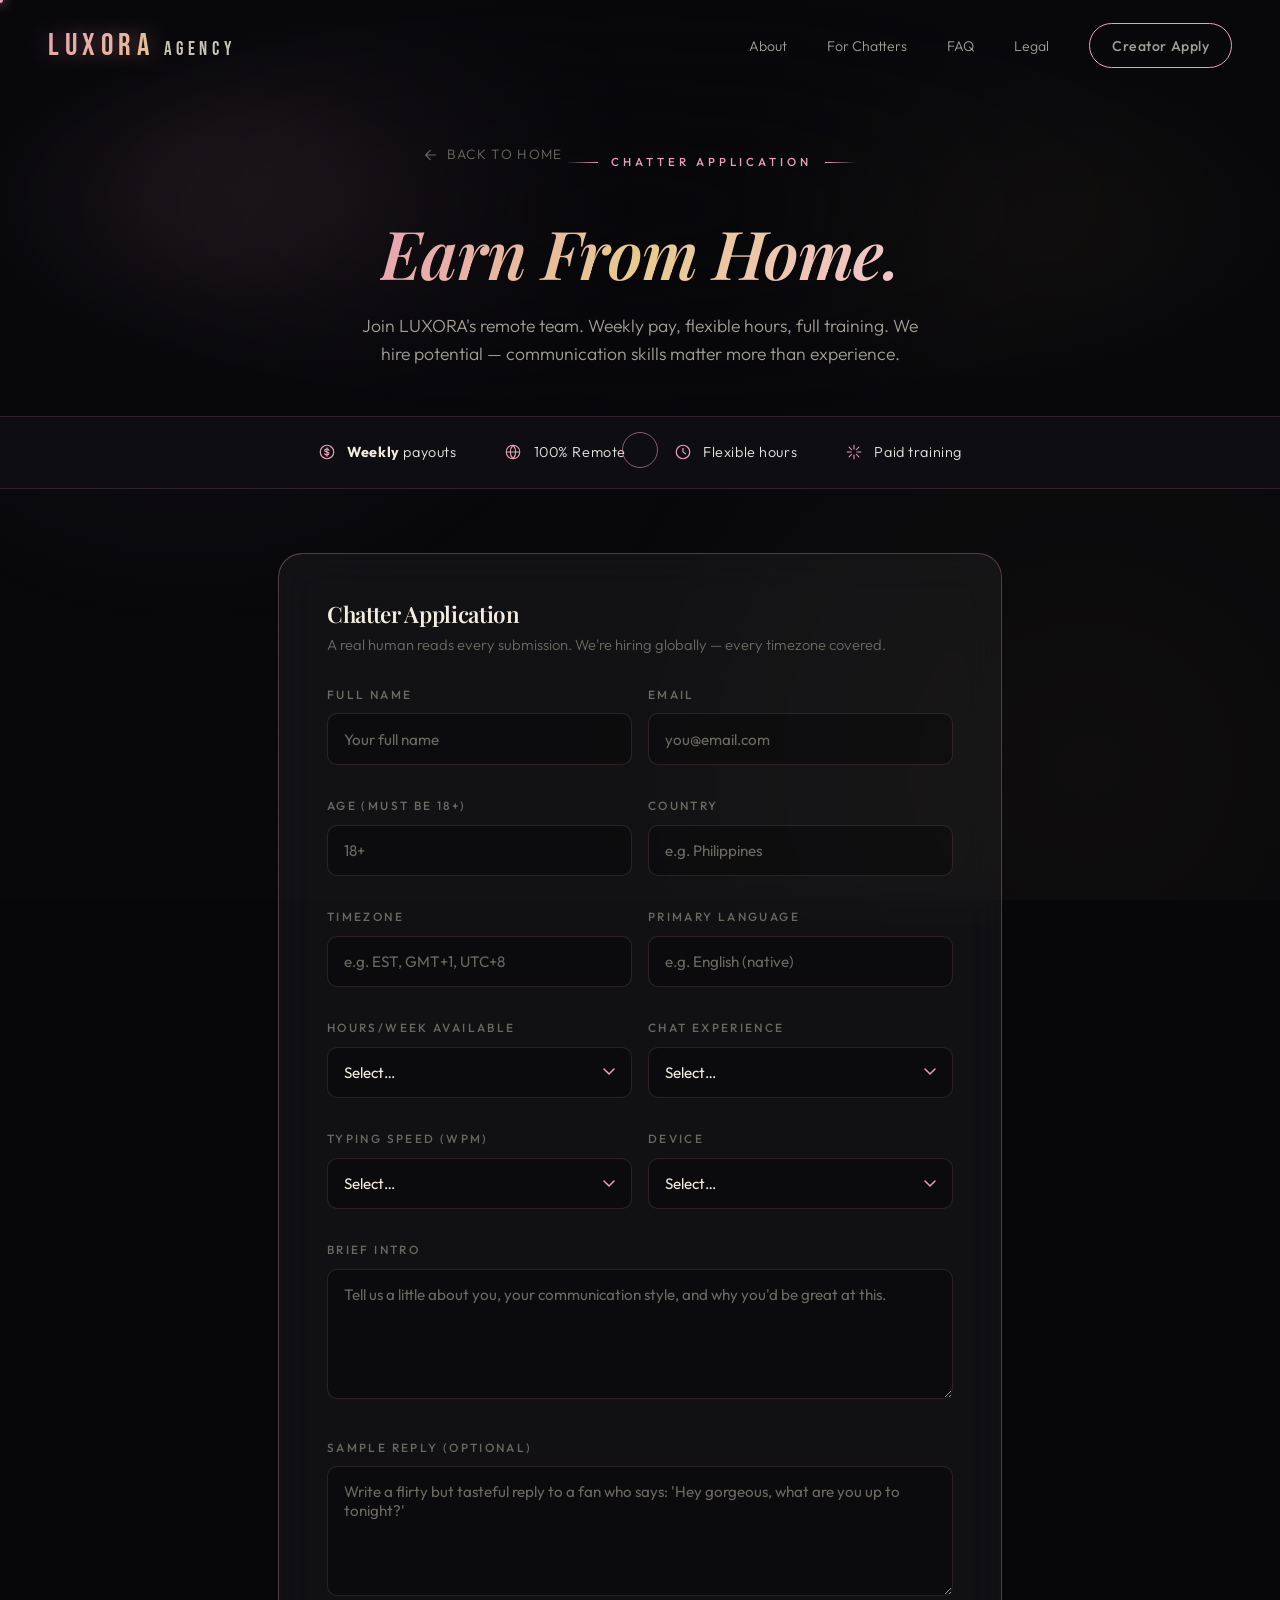
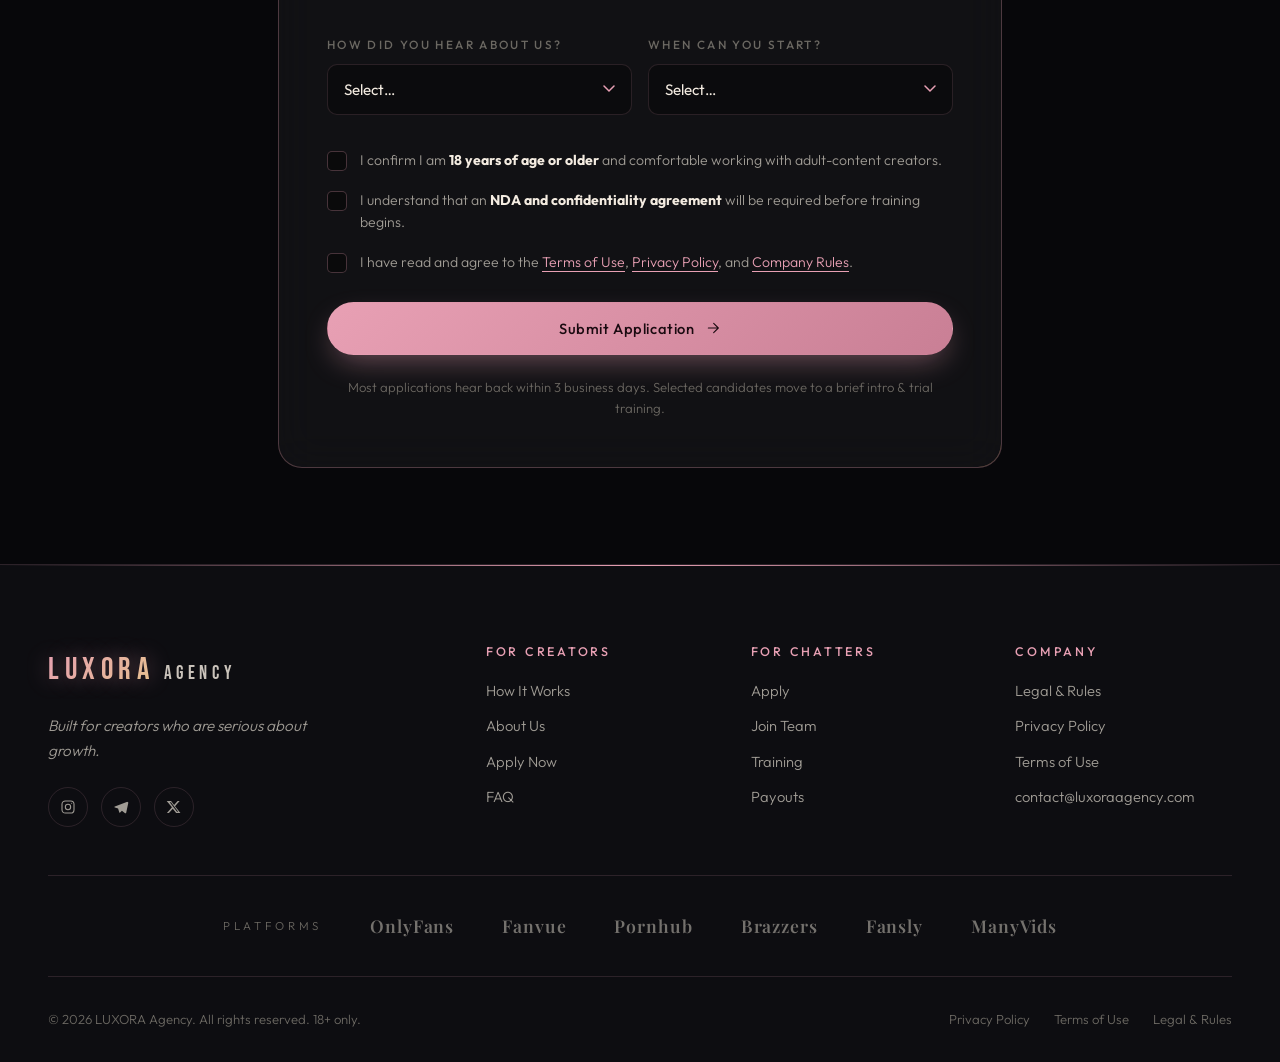
==== apply-chatter.html @ 1012aa34 "rebrand to Luxora Agency, add multi-page structure, legal docs, and apply pages" ====
<!DOCTYPE html>
<html lang="en">
<head>
<meta charset="UTF-8" />
<meta name="viewport" content="width=device-width, initial-scale=1.0" />
<meta name="description" content="Apply to join LUXORA Agency as a remote chat moderator. Weekly pay, flexible hours, full training provided." />
<title>Apply as Chatter — LUXORA Agency</title>

<link rel="preconnect" href="https://fonts.googleapis.com">
<link rel="preconnect" href="https://fonts.gstatic.com" crossorigin>
<link href="https://fonts.googleapis.com/css2?family=Bebas+Neue&family=Playfair+Display:ital,wght@0,400;0,600;0,700;1,400;1,600;1,700&family=Outfit:wght@300;400;500;600;700&display=swap" rel="stylesheet">
<link rel="stylesheet" href="styles.css">
</head>
<body>

<svg width="0" height="0" style="position:absolute" aria-hidden="true">
  <defs>
    <symbol id="i-arrow" viewBox="0 0 24 24"><path d="M5 12h14M13 5l7 7-7 7" fill="none" stroke="currentColor" stroke-width="1.6" stroke-linecap="round" stroke-linejoin="round"/></symbol>
    <symbol id="i-arrow-left" viewBox="0 0 24 24"><path d="M19 12H5M11 5L4 12l7 7" fill="none" stroke="currentColor" stroke-width="1.6" stroke-linecap="round" stroke-linejoin="round"/></symbol>
    <symbol id="i-check-circle" viewBox="0 0 24 24"><circle cx="12" cy="12" r="10" fill="none" stroke="currentColor" stroke-width="1.5"/><path d="M8 12.5l3 3 5-6" fill="none" stroke="currentColor" stroke-width="1.8" stroke-linecap="round" stroke-linejoin="round"/></symbol>
    <symbol id="i-clock" viewBox="0 0 24 24"><circle cx="12" cy="12" r="9" fill="none" stroke="currentColor" stroke-width="1.6"/><path d="M12 7v5l3.5 2.5" fill="none" stroke="currentColor" stroke-width="1.6" stroke-linecap="round"/></symbol>
    <symbol id="i-coin" viewBox="0 0 24 24"><circle cx="12" cy="12" r="9" fill="none" stroke="currentColor" stroke-width="1.6"/><path d="M14.5 9.5c-.5-1-1.5-1.5-2.7-1.5-1.5 0-2.8.7-2.8 2 0 2.7 5.5 1.3 5.5 4 0 1.3-1.3 2-2.8 2-1.2 0-2.2-.5-2.7-1.5M12 6.5v11" fill="none" stroke="currentColor" stroke-width="1.6" stroke-linecap="round"/></symbol>
    <symbol id="i-globe" viewBox="0 0 24 24"><circle cx="12" cy="12" r="9" fill="none" stroke="currentColor" stroke-width="1.5"/><path d="M3 12h18M12 3a13 13 0 0 1 0 18M12 3a13 13 0 0 0 0 18" fill="none" stroke="currentColor" stroke-width="1.5"/></symbol>
    <symbol id="i-spark" viewBox="0 0 24 24"><path d="M12 3v5M12 16v5M3 12h5M16 12h5M5.5 5.5l3.5 3.5M15 15l3.5 3.5M5.5 18.5l3.5-3.5M15 9l3.5-3.5" stroke="currentColor" stroke-width="1.4" stroke-linecap="round"/></symbol>
    <symbol id="i-instagram" viewBox="0 0 24 24"><rect x="3" y="3" width="18" height="18" rx="5" fill="none" stroke="currentColor" stroke-width="1.6"/><circle cx="12" cy="12" r="4" fill="none" stroke="currentColor" stroke-width="1.6"/><circle cx="17.5" cy="6.5" r="0.8" fill="currentColor"/></symbol>
    <symbol id="i-telegram" viewBox="0 0 24 24"><path d="M21.5 4.2 2.8 11.4c-1.1.4-1 1 .1 1.4l4.7 1.5 1.8 5.4c.2.6.4.8.8.8.4 0 .6-.2.9-.5l2.3-2.2 4.7 3.5c.9.5 1.5.2 1.7-.8l3.1-14.6c.2-1.1-.4-1.6-1.4-1.3z" fill="currentColor"/></symbol>
    <symbol id="i-x" viewBox="0 0 24 24"><path d="M17.5 3h3l-7 8 8.2 10h-6.5l-5-6.4L4.4 21H1.4l7.5-8.6L1 3h6.6l4.5 6 5.4-6zm-1 16h1.8L7.5 4.8H5.6L16.5 19z" fill="currentColor"/></symbol>
  </defs>
</svg>

<div class="scroll-progress" id="scrollProgress"></div>
<div class="cursor-dot" id="cursorDot"></div>
<div class="cursor-ring" id="cursorRing"></div>

<!-- ===== NAV ===== -->
<nav class="nav scrolled" id="nav">
  <div class="container nav-inner">
    <a href="index.html" class="logo" aria-label="LUXORA Agency home">
      <span class="luxora">LUXORA</span><span class="agency">AGENCY</span>
    </a>
    <ul class="nav-links" id="navLinks">
      <li><a href="index.html#about">About</a></li>
      <li><a href="index.html#chatters">For Chatters</a></li>
      <li><a href="index.html#faq">FAQ</a></li>
      <li><a href="legal.html">Legal</a></li>
      <li><a href="apply-creator.html" class="btn btn-outline nav-cta">Creator Apply</a></li>
    </ul>
    <button class="hamburger" id="hamburger" aria-label="Toggle menu" aria-expanded="false">
      <span></span><span></span><span></span>
    </button>
  </div>
</nav>

<!-- ===== APPLY HERO ===== -->
<header class="apply-hero">
  <div class="hero-bg" aria-hidden="true">
    <div class="blob b1"></div>
    <div class="blob b2"></div>
  </div>
  <div class="container apply-hero-content">
    <a href="index.html" style="display:inline-flex; align-items:center; gap:0.5rem; color:var(--text-mute); font-size:0.85rem; letter-spacing:0.1em; text-transform:uppercase; margin-bottom:2rem;">
      <svg class="icon" width="16" height="16"><use href="#i-arrow-left"/></svg>
      Back to home
    </a>
    <span class="eyebrow center reveal">Chatter Application</span>
    <h1 class="reveal delay-1"><span class="grad">Earn From Home.</span></h1>
    <p class="reveal delay-2">Join LUXORA's remote team. Weekly pay, flexible hours, full training. We hire potential — communication skills matter more than experience.</p>
  </div>
</header>

<!-- ===== PERKS STRIP ===== -->
<section class="apply-criteria-strip">
  <div class="container">
    <div class="apply-criteria-grid">
      <div class="item"><svg class="icon"><use href="#i-coin"/></svg><span><strong style="color:var(--cream);">Weekly</strong> payouts</span></div>
      <div class="item"><svg class="icon"><use href="#i-globe"/></svg><span>100% Remote</span></div>
      <div class="item"><svg class="icon"><use href="#i-clock"/></svg><span>Flexible hours</span></div>
      <div class="item"><svg class="icon"><use href="#i-spark"/></svg><span>Paid training</span></div>
    </div>
  </div>
</section>

<!-- ===== FORM ===== -->
<section class="apply-form-section">
  <div class="container">
    <form class="form-card reveal" action="#" method="post" onsubmit="handleForm(event)">
      <h3>Chatter Application</h3>
      <p class="form-sub">A real human reads every submission. We're hiring globally — every timezone covered.</p>

      <div class="form-grid">
        <div class="field"><label for="ch-name">Full Name</label><input id="ch-name" name="name" type="text" placeholder="Your full name" required></div>
        <div class="field"><label for="ch-email">Email</label><input id="ch-email" name="email" type="email" placeholder="you@email.com" required></div>

        <div class="field"><label for="ch-age">Age (must be 18+)</label><input id="ch-age" name="age" type="number" min="18" max="99" placeholder="18+" required></div>
        <div class="field"><label for="ch-country">Country</label><input id="ch-country" name="country" type="text" placeholder="e.g. Philippines" required></div>

        <div class="field"><label for="ch-tz">Timezone</label><input id="ch-tz" name="timezone" type="text" placeholder="e.g. EST, GMT+1, UTC+8" required></div>
        <div class="field"><label for="ch-lang">Primary language</label><input id="ch-lang" name="language" type="text" placeholder="e.g. English (native)" required></div>

        <div class="field"><label for="ch-hrs">Hours/week available</label><select id="ch-hrs" name="hours" required>
          <option value="">Select…</option>
          <option>10 – 20 hrs</option>
          <option>20 – 30 hrs</option>
          <option>30 – 40 hrs</option>
          <option>40+ hrs</option>
        </select></div>
        <div class="field"><label for="ch-exp">Chat experience</label><select id="ch-exp" name="experience" required>
          <option value="">Select…</option>
          <option>None — willing to learn</option>
          <option>Some customer service / chat</option>
          <option>Previous OF / Fansly chatter</option>
          <option>Senior chatter / team lead</option>
        </select></div>

        <div class="field"><label for="ch-typing">Typing speed (WPM)</label><select id="ch-typing" name="typing">
          <option value="">Select…</option>
          <option>Under 40 WPM</option>
          <option>40 – 60 WPM</option>
          <option>60 – 80 WPM</option>
          <option>80+ WPM</option>
        </select></div>
        <div class="field"><label for="ch-device">Device</label><select id="ch-device" name="device">
          <option value="">Select…</option>
          <option>Desktop / Laptop</option>
          <option>Tablet</option>
          <option>Phone only</option>
          <option>Multiple</option>
        </select></div>

        <div class="field full"><label for="ch-intro">Brief intro</label><textarea id="ch-intro" name="intro" placeholder="Tell us a little about you, your communication style, and why you'd be great at this." required></textarea></div>

        <div class="field full"><label for="ch-sample">Sample reply (optional)</label><textarea id="ch-sample" name="sample" placeholder="Write a flirty but tasteful reply to a fan who says: 'Hey gorgeous, what are you up to tonight?'"></textarea></div>

        <div class="field"><label for="ch-source">How did you hear about us?</label><select id="ch-source" name="source">
          <option value="">Select…</option>
          <option>Instagram</option>
          <option>Twitter / X</option>
          <option>Telegram</option>
          <option>Job board</option>
          <option>Referral</option>
          <option>Google search</option>
          <option>Other</option>
        </select></div>
        <div class="field"><label for="ch-start">When can you start?</label><select id="ch-start" name="start">
          <option value="">Select…</option>
          <option>Immediately</option>
          <option>Within 1 week</option>
          <option>Within 2 weeks</option>
          <option>1+ month</option>
        </select></div>
      </div>

      <label class="checkbox-row">
        <input type="checkbox" name="age_confirm" required>
        <span>I confirm I am <strong style="color:var(--cream);">18 years of age or older</strong> and comfortable working with adult-content creators.</span>
      </label>
      <label class="checkbox-row">
        <input type="checkbox" name="nda" required>
        <span>I understand that an <strong style="color:var(--cream);">NDA and confidentiality agreement</strong> will be required before training begins.</span>
      </label>
      <label class="checkbox-row">
        <input type="checkbox" name="terms" required>
        <span>I have read and agree to the <a href="legal.html#terms">Terms of Use</a>, <a href="legal.html#privacy">Privacy Policy</a>, and <a href="legal.html#rules">Company Rules</a>.</span>
      </label>

      <button type="submit" class="btn btn-primary" style="width:100%; justify-content:center; margin-top:0.6rem;">Submit Application <span class="arrow"><svg class="icon" width="16" height="16"><use href="#i-arrow"/></svg></span></button>

      <p style="text-align:center; margin-top:1.4rem; font-size:0.82rem; color:var(--text-mute);">
        Most applications hear back within 3 business days. Selected candidates move to a brief intro &amp; trial training.
      </p>
    </form>
  </div>
</section>

<!-- ===== FOOTER ===== -->
<footer class="footer">
  <div class="container">
    <div class="footer-top">
      <div class="footer-brand">
        <a href="index.html" class="logo"><span class="luxora">LUXORA</span><span class="agency">AGENCY</span></a>
        <p>Built for creators who are serious about growth.</p>
        <div class="socials">
          <a href="#" class="social" aria-label="Instagram"><svg><use href="#i-instagram"/></svg></a>
          <a href="#" class="social" aria-label="Telegram"><svg><use href="#i-telegram"/></svg></a>
          <a href="#" class="social" aria-label="Twitter / X"><svg><use href="#i-x"/></svg></a>
        </div>
      </div>
      <div class="footer-col">
        <h4>For Creators</h4>
        <ul>
          <li><a href="index.html#how">How It Works</a></li>
          <li><a href="index.html#about">About Us</a></li>
          <li><a href="apply-creator.html">Apply Now</a></li>
          <li><a href="index.html#faq">FAQ</a></li>
        </ul>
      </div>
      <div class="footer-col">
        <h4>For Chatters</h4>
        <ul>
          <li><a href="apply-chatter.html">Apply</a></li>
          <li><a href="index.html#chatters">Join Team</a></li>
          <li><a href="index.html#chatters">Training</a></li>
          <li><a href="index.html#chatters">Payouts</a></li>
        </ul>
      </div>
      <div class="footer-col">
        <h4>Company</h4>
        <ul>
          <li><a href="legal.html">Legal &amp; Rules</a></li>
          <li><a href="legal.html#privacy">Privacy Policy</a></li>
          <li><a href="legal.html#terms">Terms of Use</a></li>
          <li><a href="mailto:contact@luxoraagency.com">contact@luxoraagency.com</a></li>
        </ul>
      </div>
    </div>

    <div class="footer-partners">
      <span class="lbl">Platforms</span>
      <div class="partner"><span class="name">OnlyFans</span></div>
      <div class="partner"><span class="name">Fanvue</span></div>
      <div class="partner"><span class="name">Pornhub</span></div>
      <div class="partner"><span class="name">Brazzers</span></div>
      <div class="partner"><span class="name">Fansly</span></div>
      <div class="partner"><span class="name">ManyVids</span></div>
    </div>

    <div class="footer-bot">
      <p>© <span id="year"></span> LUXORA Agency. All rights reserved. 18+ only.</p>
      <div class="footer-legal">
        <a href="legal.html#privacy">Privacy Policy</a>
        <a href="legal.html#terms">Terms of Use</a>
        <a href="legal.html">Legal &amp; Rules</a>
      </div>
    </div>
  </div>
</footer>

<script src="script.js"></script>
</body>
</html>
---- styles.css ----
/* ================================================================
   LUXORA AGENCY — SHARED STYLES
   ================================================================ */

:root {
  --bg-0: #07070a;
  --bg-1: #0d0d11;
  --bg-2: #14141a;
  --bg-3: #1c1c23;
  --rose: #e8a0b4;
  --rose-soft: #f3c2cf;
  --rose-deep: #c97f95;
  --rose-glow: rgba(232, 160, 180, 0.5);
  --gold: #d4a85a;
  --gold-soft: #e8c98a;
  --gold-deep: #b88a3e;
  --cream: #f4ece1;
  --text: #e9e6e1;
  --text-dim: #a09c95;
  --text-mute: #6b6862;
  --line: rgba(232, 160, 180, 0.14);
  --line-strong: rgba(232, 160, 180, 0.28);
  --glass: rgba(255, 255, 255, 0.025);
  --glass-strong: rgba(255, 255, 255, 0.045);
  --shadow-rose: 0 20px 60px -15px rgba(232, 160, 180, 0.25);
  --shadow-deep: 0 30px 90px -25px rgba(0, 0, 0, 0.8);
  --ease: cubic-bezier(0.22, 1, 0.36, 1);
  --ease-bounce: cubic-bezier(0.34, 1.56, 0.64, 1);
}

* { box-sizing: border-box; margin: 0; padding: 0; }
*:focus-visible { outline: 2px solid var(--rose); outline-offset: 3px; border-radius: 4px; }

html { scroll-behavior: smooth; -webkit-font-smoothing: antialiased; }
body {
  font-family: 'Outfit', system-ui, sans-serif;
  background: var(--bg-0);
  color: var(--text);
  font-weight: 300;
  line-height: 1.6;
  overflow-x: hidden;
  cursor: none;
  position: relative;
}

::selection { background: var(--rose); color: #1a0a10; }

/* Custom scrollbar */
::-webkit-scrollbar { width: 10px; height: 10px; }
::-webkit-scrollbar-track { background: var(--bg-1); }
::-webkit-scrollbar-thumb {
  background: linear-gradient(180deg, var(--rose-deep), var(--gold-deep));
  border-radius: 10px;
  border: 2px solid var(--bg-1);
}
::-webkit-scrollbar-thumb:hover { background: linear-gradient(180deg, var(--rose), var(--gold)); }

/* Grain overlay */
body::before {
  content: '';
  position: fixed;
  inset: 0;
  pointer-events: none;
  z-index: 1000;
  opacity: 0.04;
  background-image: url("data:image/svg+xml;utf8,<svg xmlns='http://www.w3.org/2000/svg' width='300' height='300'><filter id='n'><feTurbulence type='fractalNoise' baseFrequency='0.85' numOctaves='2' stitchTiles='stitch'/><feColorMatrix values='0 0 0 0 1  0 0 0 0 1  0 0 0 0 1  0 0 0 1 0'/></filter><rect width='100%' height='100%' filter='url(%23n)'/></svg>");
  mix-blend-mode: overlay;
}

/* Ambient glow points */
body::after {
  content: '';
  position: fixed;
  inset: 0;
  pointer-events: none;
  z-index: -1;
  background:
    radial-gradient(circle at 15% 20%, rgba(232, 160, 180, 0.06), transparent 35%),
    radial-gradient(circle at 85% 85%, rgba(212, 168, 90, 0.04), transparent 40%);
}

/* Scroll progress bar */
.scroll-progress {
  position: fixed;
  top: 0; left: 0;
  height: 2px;
  width: 0%;
  background: linear-gradient(90deg, var(--rose), var(--gold));
  z-index: 1100;
  transition: width 0.05s linear;
  box-shadow: 0 0 12px var(--rose), 0 0 24px var(--rose-glow);
}

/* Custom cursor */
.cursor-dot, .cursor-ring {
  position: fixed;
  top: 0; left: 0;
  pointer-events: none;
  z-index: 9999;
  border-radius: 50%;
  transition: transform 0.18s var(--ease), opacity 0.2s, width 0.2s, height 0.2s, border-color 0.2s, background 0.2s;
  will-change: transform;
}
.cursor-dot {
  width: 6px; height: 6px;
  background: var(--rose);
  margin-left: -3px; margin-top: -3px;
  box-shadow: 0 0 12px var(--rose), 0 0 24px rgba(232, 160, 180, 0.4);
}
.cursor-ring {
  width: 36px; height: 36px;
  border: 1px solid var(--rose);
  margin-left: -18px; margin-top: -18px;
  opacity: 0.55;
}
.cursor-ring.hover {
  width: 64px; height: 64px;
  margin-left: -32px; margin-top: -32px;
  border-color: var(--gold);
  background: rgba(212, 168, 90, 0.06);
  opacity: 0.75;
}
@media (hover: none), (max-width: 768px) {
  body { cursor: auto; }
  .cursor-dot, .cursor-ring { display: none; }
}

/* ================================================================
   TYPOGRAPHY
   ================================================================ */

h1, h2, h3, h4 {
  font-family: 'Playfair Display', serif;
  font-weight: 600;
  line-height: 1.12;
  letter-spacing: -0.015em;
  color: var(--cream);
}
h1 { font-size: clamp(2.6rem, 7vw, 5.8rem); }
h2 { font-size: clamp(2.1rem, 4.5vw, 3.6rem); }
h3 { font-size: clamp(1.3rem, 2.2vw, 1.85rem); }
p { color: var(--text-dim); font-size: clamp(0.95rem, 1.1vw, 1.05rem); }
a { color: inherit; text-decoration: none; }

.italic { font-style: italic; }
.rose { color: var(--rose); }
.gold { color: var(--gold); }

.container {
  max-width: 1280px;
  margin: 0 auto;
  padding: 0 clamp(1.25rem, 4vw, 3rem);
}
.container-narrow {
  max-width: 920px;
  margin: 0 auto;
  padding: 0 clamp(1.25rem, 4vw, 3rem);
}

.section {
  padding: clamp(4.5rem, 9vw, 8.5rem) 0;
  position: relative;
}

.eyebrow {
  display: inline-flex;
  align-items: center;
  gap: 0.85rem;
  font-family: 'Outfit', sans-serif;
  text-transform: uppercase;
  letter-spacing: 0.34em;
  font-size: 0.72rem;
  font-weight: 500;
  color: var(--rose);
  margin-bottom: 1.4rem;
}
.eyebrow::before {
  content: '';
  display: inline-block;
  width: 2.2rem; height: 1px;
  background: linear-gradient(90deg, transparent, var(--rose));
}
.eyebrow.center { padding-left: 0; justify-content: center; }
.eyebrow.center::before { width: 2rem; }
.eyebrow.center::after {
  content: '';
  display: inline-block;
  width: 2rem; height: 1px;
  background: linear-gradient(90deg, var(--rose), transparent);
}

.section-title { margin-bottom: 1.1rem; }
.section-title em {
  font-style: italic;
  color: var(--rose);
  font-weight: 600;
}
.section-lead {
  max-width: 640px;
  color: var(--text-dim);
  font-size: 1.05rem;
  margin-bottom: 3.5rem;
  line-height: 1.7;
}
.center-head { text-align: center; margin-bottom: 4rem; }
.center-head .section-lead { margin-left: auto; margin-right: auto; }

/* Ornamental divider */
.divider-orn {
  display: flex;
  align-items: center;
  justify-content: center;
  gap: 1rem;
  margin: 2.5rem auto;
  color: var(--rose);
  opacity: 0.6;
}
.divider-orn::before, .divider-orn::after {
  content: '';
  width: 60px; height: 1px;
  background: linear-gradient(90deg, transparent, var(--rose), transparent);
}
.divider-orn svg { width: 16px; height: 16px; }

/* ================================================================
   ICONS
   ================================================================ */

.icon { display: inline-block; flex-shrink: 0; }
.icon-stroke { stroke: currentColor; stroke-width: 1.6; stroke-linecap: round; stroke-linejoin: round; fill: none; }
.icon-fill { fill: currentColor; }

.icon-box {
  width: 56px; height: 56px;
  display: inline-flex;
  align-items: center;
  justify-content: center;
  background: linear-gradient(135deg, rgba(232,160,180,0.14), rgba(212,168,90,0.06));
  border-radius: 14px;
  border: 1px solid var(--line);
  color: var(--rose);
  margin-bottom: 1.6rem;
  position: relative;
  transition: transform 0.4s var(--ease), border-color 0.4s, box-shadow 0.4s;
}
.icon-box::before {
  content: '';
  position: absolute;
  inset: -1px;
  border-radius: 14px;
  padding: 1px;
  background: linear-gradient(135deg, var(--rose), transparent 50%, var(--gold));
  -webkit-mask: linear-gradient(#000 0 0) content-box, linear-gradient(#000 0 0);
  -webkit-mask-composite: xor;
          mask-composite: exclude;
  opacity: 0;
  transition: opacity 0.4s;
}
.service:hover .icon-box::before,
.step-card:hover .icon-box::before { opacity: 1; }
.icon-box svg { width: 26px; height: 26px; }

/* ================================================================
   BUTTONS
   ================================================================ */

.btn {
  display: inline-flex;
  align-items: center;
  gap: 0.65rem;
  padding: 1rem 1.9rem;
  font-family: 'Outfit', sans-serif;
  font-size: 0.92rem;
  font-weight: 500;
  letter-spacing: 0.04em;
  border-radius: 999px;
  border: 1px solid transparent;
  cursor: none;
  transition: transform 0.3s var(--ease), background 0.3s, color 0.3s, border-color 0.3s, box-shadow 0.3s;
  position: relative;
  overflow: hidden;
  white-space: nowrap;
}
.btn:hover { transform: scale(1.03); }
.btn-primary {
  background: linear-gradient(135deg, var(--rose) 0%, var(--rose-deep) 100%);
  color: #1a0a10;
  box-shadow: 0 12px 30px -8px rgba(232, 160, 180, 0.45);
  position: relative;
}
.btn-primary::before {
  content: '';
  position: absolute;
  inset: 0;
  background: linear-gradient(135deg, var(--gold-soft), var(--rose-soft));
  opacity: 0;
  transition: opacity 0.4s;
}
.btn-primary:hover::before { opacity: 1; }
.btn-primary span, .btn-primary .arrow { position: relative; z-index: 1; }
.btn-primary:hover { box-shadow: 0 18px 40px -8px rgba(232, 160, 180, 0.7); }
.btn-outline {
  background: transparent;
  color: var(--rose);
  border-color: var(--rose);
}
.btn-outline:hover {
  background: rgba(232, 160, 180, 0.08);
  border-color: var(--rose-soft);
  color: var(--rose-soft);
}
.btn-ghost {
  background: transparent;
  color: var(--cream);
  border: 1px solid rgba(255,255,255,0.12);
}
.btn-ghost:hover { border-color: var(--rose); color: var(--rose); }
.btn-gold {
  background: linear-gradient(135deg, var(--gold), var(--gold-deep));
  color: #1a1208;
  box-shadow: 0 12px 30px -8px rgba(212, 168, 90, 0.4);
}
.btn .arrow { transition: transform 0.3s var(--ease); display: inline-flex; }
.btn:hover .arrow { transform: translateX(5px); }

/* ================================================================
   NAV
   ================================================================ */

.nav {
  position: fixed;
  top: 0; left: 0; right: 0;
  z-index: 100;
  padding: 1.3rem 0;
  transition: background 0.4s, backdrop-filter 0.4s, padding 0.3s, border-color 0.4s;
  border-bottom: 1px solid transparent;
}
.nav.scrolled {
  background: rgba(7, 7, 10, 0.78);
  backdrop-filter: blur(18px);
  -webkit-backdrop-filter: blur(18px);
  padding: 0.85rem 0;
  border-bottom-color: var(--line);
}
.nav-inner {
  display: flex;
  align-items: center;
  justify-content: space-between;
  gap: 2rem;
}
.logo {
  font-family: 'Bebas Neue', sans-serif;
  font-size: 1.95rem;
  letter-spacing: 0.18em;
  display: flex;
  align-items: baseline;
  gap: 0.55rem;
}
.logo .luxora {
  color: var(--rose);
  text-shadow: 0 0 22px rgba(232,160,180,0.45);
  background: linear-gradient(135deg, var(--rose), var(--gold-soft));
  -webkit-background-clip: text;
  background-clip: text;
  -webkit-text-fill-color: transparent;
}
.logo .agency { color: var(--cream); font-size: 1.2rem; opacity: 0.82; letter-spacing: 0.24em; }
.nav-links {
  display: flex;
  align-items: center;
  gap: 2.5rem;
  list-style: none;
}
.nav-links a {
  font-size: 0.88rem;
  color: var(--text-dim);
  transition: color 0.3s;
  position: relative;
}
.nav-links a:not(.btn)::after {
  content: '';
  position: absolute;
  left: 0; bottom: -6px;
  width: 0; height: 1px;
  background: var(--rose);
  transition: width 0.3s var(--ease);
}
.nav-links a:not(.btn):hover { color: var(--cream); }
.nav-links a:not(.btn):hover::after { width: 100%; }
.nav-cta { padding: 0.65rem 1.35rem; font-size: 0.85rem; }

.hamburger {
  display: none;
  background: transparent;
  border: 0;
  width: 40px; height: 40px;
  cursor: none;
  position: relative;
  z-index: 110;
}
.hamburger span {
  display: block;
  width: 24px; height: 1.5px;
  background: var(--cream);
  margin: 5px auto;
  transition: transform 0.4s var(--ease), opacity 0.3s;
}
.hamburger.open span:nth-child(1) { transform: translateY(6.5px) rotate(45deg); }
.hamburger.open span:nth-child(2) { opacity: 0; }
.hamburger.open span:nth-child(3) { transform: translateY(-6.5px) rotate(-45deg); }

@media (max-width: 980px) {
  .hamburger { display: block; }
  .nav-links {
    position: fixed;
    top: 0; right: -100%;
    height: 100vh;
    width: min(82vw, 360px);
    background: var(--bg-1);
    border-left: 1px solid var(--line);
    flex-direction: column;
    justify-content: center;
    align-items: flex-start;
    padding: 4rem 2.5rem;
    gap: 1.9rem;
    transition: right 0.55s var(--ease);
    box-shadow: -30px 0 80px rgba(0,0,0,0.5);
  }
  .nav-links.open { right: 0; }
  .nav-links a { font-size: 1.15rem; color: var(--cream); }
  .nav-cta { padding: 0.9rem 1.7rem; }
}

/* ================================================================
   HERO
   ================================================================ */

.hero {
  min-height: 100vh;
  display: flex;
  align-items: center;
  position: relative;
  overflow: hidden;
  padding: 9rem 0 5rem;
}
.hero-bg {
  position: absolute;
  inset: 0;
  z-index: 0;
  overflow: hidden;
}
.blob {
  position: absolute;
  border-radius: 50%;
  filter: blur(110px);
  opacity: 0.55;
  animation: float 18s ease-in-out infinite;
}
.blob.b1 {
  width: 540px; height: 540px;
  background: radial-gradient(circle, rgba(232,160,180,0.75), transparent 65%);
  top: -120px; left: -120px;
}
.blob.b2 {
  width: 640px; height: 640px;
  background: radial-gradient(circle, rgba(212,168,90,0.4), transparent 65%);
  bottom: -180px; right: -180px;
  animation-delay: -6s;
  animation-duration: 22s;
}
.blob.b3 {
  width: 400px; height: 400px;
  background: radial-gradient(circle, rgba(201,127,149,0.5), transparent 65%);
  top: 40%; left: 50%;
  animation-delay: -12s;
  animation-duration: 26s;
}
@keyframes float {
  0%, 100% { transform: translate(0, 0) scale(1); }
  33% { transform: translate(60px, -40px) scale(1.08); }
  66% { transform: translate(-50px, 50px) scale(0.95); }
}
.hero-bg::after {
  content: '';
  position: absolute;
  inset: 0;
  background: radial-gradient(ellipse at center, transparent 0%, var(--bg-0) 75%);
}

.hero-content {
  position: relative;
  z-index: 2;
  max-width: 960px;
}

.hero-badge {
  display: inline-flex;
  align-items: center;
  gap: 0.6rem;
  padding: 0.5rem 1rem 0.5rem 0.6rem;
  background: rgba(232, 160, 180, 0.08);
  border: 1px solid var(--line-strong);
  border-radius: 999px;
  font-size: 0.78rem;
  letter-spacing: 0.1em;
  color: var(--rose-soft);
  margin-bottom: 1.8rem;
  backdrop-filter: blur(8px);
}
.hero-badge .pill {
  display: inline-block;
  padding: 0.18rem 0.6rem;
  background: linear-gradient(135deg, var(--rose), var(--rose-deep));
  color: #1a0a10;
  border-radius: 999px;
  font-weight: 600;
  font-size: 0.7rem;
  letter-spacing: 0.08em;
}

.hero h1 {
  font-style: italic;
  font-weight: 600;
  margin: 0.5rem 0 1.9rem;
  line-height: 1.04;
}
.hero h1 .grad {
  background: linear-gradient(120deg, var(--rose) 0%, var(--gold-soft) 50%, var(--rose-soft) 100%);
  -webkit-background-clip: text;
  background-clip: text;
  -webkit-text-fill-color: transparent;
}
.hero h1 .light { color: var(--text); font-weight: 400; }
.hero-sub {
  font-size: clamp(1.05rem, 1.4vw, 1.28rem);
  max-width: 640px;
  color: var(--text-dim);
  margin-bottom: 2.6rem;
  line-height: 1.55;
}
.hero-ctas { display: flex; flex-wrap: wrap; gap: 1rem; }

.hero-meta {
  display: flex;
  flex-wrap: wrap;
  gap: 2rem 2.5rem;
  margin-top: 3.5rem;
  padding-top: 2.5rem;
  border-top: 1px solid var(--line);
  max-width: 700px;
}
.hero-meta-item {
  display: flex;
  align-items: center;
  gap: 0.7rem;
  color: var(--text-dim);
  font-size: 0.88rem;
}
.hero-meta-item svg { color: var(--rose); width: 18px; height: 18px; }

.scroll-indicator {
  position: absolute;
  bottom: 2.5rem;
  left: 50%;
  transform: translateX(-50%);
  z-index: 2;
  display: flex;
  flex-direction: column;
  align-items: center;
  gap: 0.65rem;
  color: var(--text-mute);
  font-size: 0.7rem;
  letter-spacing: 0.32em;
  text-transform: uppercase;
  animation: bounce 2.5s ease-in-out infinite;
}
.scroll-indicator svg { stroke: var(--rose); }
@keyframes bounce {
  0%, 100% { transform: translate(-50%, 0); }
  50% { transform: translate(-50%, 10px); }
}

/* ================================================================
   STATS
   ================================================================ */

.stats {
  background: linear-gradient(180deg, var(--bg-1), var(--bg-2));
  border-top: 1px solid var(--line);
  border-bottom: 1px solid var(--line);
  padding: 4.5rem 0;
  position: relative;
}
.stats::before, .stats::after {
  content: '';
  position: absolute;
  left: 0; right: 0;
  height: 1px;
  background: linear-gradient(90deg, transparent, var(--rose), transparent);
  opacity: 0.4;
}
.stats::before { top: 0; }
.stats::after { bottom: 0; }
.stats-grid {
  display: grid;
  grid-template-columns: repeat(4, 1fr);
  gap: 2rem;
}
.stat { text-align: center; position: relative; }
.stat:not(:last-child)::after {
  content: '';
  position: absolute;
  right: -1rem; top: 15%;
  height: 70%; width: 1px;
  background: var(--line);
}
.stat-num {
  font-family: 'Playfair Display', serif;
  font-size: clamp(2.4rem, 4.2vw, 3.6rem);
  font-weight: 700;
  background: linear-gradient(135deg, var(--cream), var(--rose-soft));
  -webkit-background-clip: text;
  background-clip: text;
  -webkit-text-fill-color: transparent;
  line-height: 1;
  margin-bottom: 0.7rem;
}
.stat-label {
  font-size: 0.78rem;
  text-transform: uppercase;
  letter-spacing: 0.2em;
  color: var(--text-mute);
}
@media (max-width: 720px) {
  .stats-grid { grid-template-columns: repeat(2, 1fr); gap: 2.5rem 1.5rem; }
  .stat::after { display: none !important; }
}

/* ================================================================
   ELIGIBILITY (5K+)
   ================================================================ */

.eligibility {
  position: relative;
  background: linear-gradient(180deg, var(--bg-0), var(--bg-1) 50%, var(--bg-0));
  overflow: hidden;
}
.eligibility::before {
  content: '';
  position: absolute;
  inset: 0;
  background:
    radial-gradient(ellipse at 20% 50%, rgba(232,160,180,0.08), transparent 50%),
    radial-gradient(ellipse at 80% 50%, rgba(212,168,90,0.06), transparent 50%);
  pointer-events: none;
}
.eligibility-card {
  position: relative;
  padding: clamp(2.5rem, 5vw, 4.5rem);
  background: linear-gradient(135deg, rgba(255,255,255,0.04), rgba(255,255,255,0.02));
  border: 1px solid var(--line-strong);
  border-radius: 28px;
  backdrop-filter: blur(20px);
  -webkit-backdrop-filter: blur(20px);
  display: grid;
  grid-template-columns: 1fr auto;
  align-items: center;
  gap: 3rem;
  overflow: hidden;
}
.eligibility-card::before {
  content: '';
  position: absolute;
  inset: -1px;
  border-radius: 28px;
  padding: 1px;
  background: linear-gradient(135deg, var(--rose) 0%, transparent 30%, transparent 70%, var(--gold) 100%);
  -webkit-mask: linear-gradient(#000 0 0) content-box, linear-gradient(#000 0 0);
  -webkit-mask-composite: xor;
          mask-composite: exclude;
  pointer-events: none;
}
.eligibility-text h2 {
  font-style: italic;
  margin-bottom: 1.2rem;
}
.eligibility-text h2 .num {
  font-family: 'Playfair Display', serif;
  background: linear-gradient(135deg, var(--rose), var(--gold));
  -webkit-background-clip: text;
  background-clip: text;
  -webkit-text-fill-color: transparent;
  font-style: italic;
  font-weight: 700;
}
.eligibility-text p { font-size: 1.05rem; line-height: 1.7; max-width: 580px; }
.eligibility-num {
  text-align: center;
  position: relative;
  flex-shrink: 0;
}
.eligibility-num .big {
  font-family: 'Playfair Display', serif;
  font-style: italic;
  font-weight: 700;
  font-size: clamp(5rem, 12vw, 9.5rem);
  line-height: 0.85;
  background: linear-gradient(135deg, var(--rose), var(--gold-soft) 50%, var(--rose-deep));
  -webkit-background-clip: text;
  background-clip: text;
  -webkit-text-fill-color: transparent;
  letter-spacing: -0.04em;
}
.eligibility-num .label {
  display: block;
  margin-top: 0.5rem;
  font-size: 0.78rem;
  letter-spacing: 0.32em;
  text-transform: uppercase;
  color: var(--text-mute);
}
.eligibility-criteria {
  list-style: none;
  margin-top: 1.5rem;
  display: grid;
  grid-template-columns: 1fr 1fr;
  gap: 0.9rem 2rem;
}
.eligibility-criteria li {
  display: flex;
  align-items: flex-start;
  gap: 0.7rem;
  color: var(--text);
  font-size: 0.95rem;
}
.eligibility-criteria svg {
  color: var(--rose);
  width: 18px; height: 18px;
  flex-shrink: 0;
  margin-top: 3px;
}
@media (max-width: 860px) {
  .eligibility-card { grid-template-columns: 1fr; gap: 2rem; text-align: center; }
  .eligibility-text p { margin: 0 auto; }
  .eligibility-criteria { grid-template-columns: 1fr; max-width: 380px; margin-left: auto; margin-right: auto; }
  .eligibility-criteria li { text-align: left; }
}

/* ================================================================
   STEPS / HOW IT WORKS
   ================================================================ */

.steps {
  display: grid;
  grid-template-columns: repeat(3, 1fr);
  gap: 1.8rem;
  position: relative;
}
.step-card {
  padding: 2.6rem 2.2rem;
  background: var(--glass);
  border: 1px solid var(--line);
  border-radius: 18px;
  backdrop-filter: blur(12px);
  -webkit-backdrop-filter: blur(12px);
  position: relative;
  transition: transform 0.4s var(--ease), border-color 0.4s, box-shadow 0.4s, background 0.4s;
  overflow: hidden;
}
.step-card::before {
  content: '';
  position: absolute;
  top: 0; left: 0; right: 0;
  height: 1px;
  background: linear-gradient(90deg, transparent, var(--rose), transparent);
  opacity: 0;
  transition: opacity 0.4s;
}
.step-card:hover {
  transform: translateY(-6px);
  border-color: var(--rose);
  background: var(--glass-strong);
  box-shadow: var(--shadow-rose);
}
.step-card:hover::before { opacity: 1; }
.step-num {
  font-family: 'Playfair Display', serif;
  font-style: italic;
  font-size: 3.6rem;
  background: linear-gradient(135deg, var(--rose), var(--gold-soft));
  -webkit-background-clip: text;
  background-clip: text;
  -webkit-text-fill-color: transparent;
  line-height: 1;
  margin-bottom: 1.4rem;
}
.step-card h3 { margin-bottom: 0.7rem; }
.step-card p { font-size: 0.96rem; }
@media (max-width: 860px) { .steps { grid-template-columns: 1fr; } }

/* ================================================================
   SERVICES
   ================================================================ */

.services-grid {
  display: grid;
  grid-template-columns: repeat(3, 1fr);
  gap: 1.5rem;
}
.service {
  padding: 2.4rem 2rem;
  background: var(--glass);
  border: 1px solid var(--line);
  border-radius: 18px;
  backdrop-filter: blur(12px);
  -webkit-backdrop-filter: blur(12px);
  transition: transform 0.4s var(--ease), border-color 0.4s, box-shadow 0.4s, background 0.4s;
  position: relative;
}
.service:hover {
  transform: translateY(-6px);
  border-color: var(--rose);
  background: var(--glass-strong);
  box-shadow: var(--shadow-rose);
}
.service h3 { font-size: 1.25rem; margin-bottom: 0.7rem; }
.service p { font-size: 0.95rem; }
@media (max-width: 980px) { .services-grid { grid-template-columns: repeat(2, 1fr); } }
@media (max-width: 600px) { .services-grid { grid-template-columns: 1fr; } }

/* ================================================================
   ABOUT
   ================================================================ */

.about {
  background: linear-gradient(180deg, var(--bg-1), var(--bg-0));
  position: relative;
  overflow: hidden;
}
.about-grid {
  display: grid;
  grid-template-columns: 1fr 1.05fr;
  gap: 5rem;
  align-items: center;
}
.about-text h2 { margin-bottom: 1.6rem; }
.about-text .lede {
  font-family: 'Playfair Display', serif;
  font-style: italic;
  font-size: 1.4rem;
  line-height: 1.55;
  color: var(--cream);
  margin-bottom: 1.4rem;
  border-left: 2px solid var(--rose);
  padding-left: 1.4rem;
}
.about-text p {
  font-size: 1rem;
  line-height: 1.75;
  margin-bottom: 1.1rem;
}
.about-values {
  list-style: none;
  margin-top: 2rem;
  display: grid;
  grid-template-columns: repeat(2, 1fr);
  gap: 1rem 1.4rem;
}
.about-values li {
  display: flex;
  align-items: center;
  gap: 0.7rem;
  font-size: 0.95rem;
  color: var(--text);
}
.about-values svg {
  color: var(--rose);
  width: 18px; height: 18px;
  flex-shrink: 0;
}

.about-visual {
  position: relative;
  aspect-ratio: 1;
  max-width: 520px;
  justify-self: center;
  width: 100%;
}
.about-frame {
  position: absolute;
  inset: 0;
  border-radius: 24px;
  background: linear-gradient(135deg, rgba(232,160,180,0.18), rgba(15,15,18,0.6) 50%, rgba(212,168,90,0.12));
  border: 1px solid var(--line-strong);
  overflow: hidden;
  display: flex;
  align-items: center;
  justify-content: center;
}
.about-frame::before {
  content: '';
  position: absolute;
  inset: 0;
  background:
    radial-gradient(circle at 30% 30%, rgba(232,160,180,0.3), transparent 60%),
    radial-gradient(circle at 70% 70%, rgba(212,168,90,0.2), transparent 60%);
}
.about-frame::after {
  content: '';
  position: absolute;
  inset: -50%;
  background: conic-gradient(from 0deg, transparent, rgba(232,160,180,0.12), transparent 60%);
  animation: rotate 24s linear infinite;
}
@keyframes rotate { to { transform: rotate(360deg); } }
.about-monogram {
  position: relative;
  z-index: 2;
  width: 65%;
  aspect-ratio: 1;
  border-radius: 50%;
  background: var(--bg-2);
  border: 1px solid var(--line-strong);
  display: flex;
  flex-direction: column;
  align-items: center;
  justify-content: center;
  gap: 0.6rem;
  box-shadow: inset 0 0 80px rgba(232,160,180,0.12), 0 30px 80px rgba(0,0,0,0.4);
}
.about-monogram .mono-letter {
  font-family: 'Playfair Display', serif;
  font-style: italic;
  font-size: clamp(4rem, 9vw, 7rem);
  font-weight: 700;
  background: linear-gradient(135deg, var(--rose), var(--gold-soft));
  -webkit-background-clip: text;
  background-clip: text;
  -webkit-text-fill-color: transparent;
  line-height: 0.9;
}
.about-monogram .mono-line {
  width: 50px; height: 1px;
  background: linear-gradient(90deg, transparent, var(--rose), transparent);
}
.about-monogram .mono-tag {
  font-size: 0.7rem;
  letter-spacing: 0.42em;
  color: var(--text-mute);
  text-transform: uppercase;
}

@media (max-width: 980px) {
  .about-grid { grid-template-columns: 1fr; gap: 3rem; }
  .about-visual { order: -1; }
  .about-values { grid-template-columns: 1fr; max-width: 380px; }
}

/* ================================================================
   TRUST
   ================================================================ */

.trust-row {
  display: grid;
  grid-template-columns: 1fr 1fr;
  gap: 4.5rem;
  align-items: center;
  margin-bottom: 5.5rem;
}
.trust-row:last-child { margin-bottom: 0; }
.trust-row.flip .trust-text { order: 2; }
.trust-row.flip .trust-visual { order: 1; }
.trust-text h3 {
  font-family: 'Playfair Display', serif;
  font-style: italic;
  font-size: clamp(1.7rem, 3vw, 2.5rem);
  margin-bottom: 1.3rem;
  color: var(--cream);
}
.trust-text p { font-size: 1.05rem; line-height: 1.75; }
.trust-visual {
  aspect-ratio: 1;
  border-radius: 24px;
  background: linear-gradient(135deg, rgba(232,160,180,0.14), rgba(15,15,18,0.6) 50%, rgba(212,168,90,0.1));
  border: 1px solid var(--line-strong);
  position: relative;
  overflow: hidden;
  display: flex;
  align-items: center;
  justify-content: center;
}
.trust-visual::before {
  content: '';
  position: absolute;
  inset: 0;
  background: radial-gradient(circle at 30% 30%, rgba(232,160,180,0.28), transparent 60%);
}
.trust-visual::after {
  content: '';
  position: absolute;
  inset: -50%;
  background: conic-gradient(from 0deg, transparent, rgba(232,160,180,0.12), transparent 60%);
  animation: rotate 20s linear infinite;
}
.trust-visual-inner {
  position: relative;
  z-index: 2;
  width: 70%;
  aspect-ratio: 1;
  border-radius: 50%;
  background: var(--bg-2);
  border: 1px solid var(--line-strong);
  display: flex;
  align-items: center;
  justify-content: center;
  color: var(--rose);
  box-shadow: inset 0 0 60px rgba(232,160,180,0.12), 0 20px 60px rgba(0,0,0,0.4);
}
.trust-visual-inner svg { width: 40%; height: 40%; }
@media (max-width: 860px) {
  .trust-row, .trust-row.flip { grid-template-columns: 1fr; gap: 2.5rem; }
  .trust-row.flip .trust-text, .trust-row.flip .trust-visual { order: initial; }
  .trust-visual { max-width: 320px; margin: 0 auto; }
}

/* ================================================================
   TESTIMONIALS
   ================================================================ */

.testimonials-grid {
  display: grid;
  grid-template-columns: repeat(3, 1fr);
  gap: 1.5rem;
}
.testimonial {
  padding: 2.4rem;
  background: var(--glass);
  border: 1px solid var(--line);
  border-radius: 18px;
  backdrop-filter: blur(12px);
  -webkit-backdrop-filter: blur(12px);
  position: relative;
  transition: transform 0.4s var(--ease), border-color 0.4s;
}
.testimonial:hover { transform: translateY(-4px); border-color: var(--rose); }
.quote-mark {
  font-family: 'Playfair Display', serif;
  font-size: 4rem;
  background: linear-gradient(135deg, var(--rose), var(--gold-soft));
  -webkit-background-clip: text;
  background-clip: text;
  -webkit-text-fill-color: transparent;
  line-height: 1;
  height: 30px;
  opacity: 0.7;
  margin-bottom: 1rem;
}
.stars {
  display: flex;
  gap: 4px;
  margin-bottom: 1rem;
  color: var(--gold);
}
.stars svg { width: 16px; height: 16px; }
.testimonial-text {
  font-size: 0.98rem;
  line-height: 1.75;
  color: var(--text);
  font-style: italic;
  margin-bottom: 1.6rem;
}
.testimonial-author {
  font-family: 'Outfit', sans-serif;
  color: var(--rose);
  font-size: 0.9rem;
  letter-spacing: 0.05em;
  border-top: 1px solid var(--line);
  padding-top: 1rem;
}
.testimonial-meta {
  display: block;
  color: var(--text-mute);
  font-size: 0.78rem;
  margin-top: 0.3rem;
  letter-spacing: 0.05em;
}
@media (max-width: 900px) {
  .testimonials-grid {
    display: flex;
    overflow-x: auto;
    scroll-snap-type: x mandatory;
    gap: 1rem;
    padding-bottom: 1rem;
    margin: 0 -1.25rem;
    padding-left: 1.25rem; padding-right: 1.25rem;
  }
  .testimonial { flex: 0 0 85%; scroll-snap-align: center; }
}

/* ================================================================
   CHATTERS CTA SECTION (split layout)
   ================================================================ */

.chatters-section {
  background: linear-gradient(180deg, var(--bg-0), var(--bg-1));
  border-top: 1px solid var(--line);
  border-bottom: 1px solid var(--line);
  position: relative;
}
.chatters-section::before {
  content: '';
  position: absolute;
  left: 0; top: 10%;
  width: 4px; height: 80%;
  background: linear-gradient(180deg, transparent, var(--rose), transparent);
  box-shadow: 0 0 20px var(--rose);
}
.chatters-grid {
  display: grid;
  grid-template-columns: 1fr 1fr;
  gap: 4rem;
  align-items: center;
}
.chatters-text h2 { margin-bottom: 1.5rem; }
.chatters-list {
  list-style: none;
  margin: 2rem 0;
}
.chatters-list li {
  padding: 0.95rem 0 0.95rem 2.2rem;
  position: relative;
  color: var(--text);
  font-size: 1rem;
  border-bottom: 1px dashed rgba(255,255,255,0.06);
  display: flex;
  align-items: center;
}
.chatters-list li:last-child { border-bottom: 0; }
.chatters-list li svg {
  position: absolute;
  left: 0;
  width: 18px; height: 18px;
  color: var(--rose);
}

.chatters-cta-card {
  padding: 2.6rem 2.4rem;
  background: linear-gradient(135deg, rgba(232,160,180,0.06), rgba(212,168,90,0.04));
  border: 1px solid var(--line-strong);
  border-radius: 24px;
  backdrop-filter: blur(16px);
  -webkit-backdrop-filter: blur(16px);
  position: relative;
  overflow: hidden;
}
.chatters-cta-card::before {
  content: '';
  position: absolute;
  inset: -1px;
  border-radius: 24px;
  padding: 1px;
  background: linear-gradient(135deg, var(--rose), transparent 50%, var(--gold));
  -webkit-mask: linear-gradient(#000 0 0) content-box, linear-gradient(#000 0 0);
  -webkit-mask-composite: xor;
          mask-composite: exclude;
  pointer-events: none;
}
.chatters-cta-card .icon-box { margin-bottom: 1.4rem; }
.chatters-cta-card h3 { font-size: 1.6rem; margin-bottom: 0.7rem; font-style: italic; }
.chatters-cta-card p { font-size: 0.98rem; margin-bottom: 1.6rem; line-height: 1.7; }
.cta-meta {
  display: flex;
  flex-wrap: wrap;
  gap: 1rem 1.5rem;
  margin: 1.5rem 0;
  padding: 1.2rem 0;
  border-top: 1px solid var(--line);
  border-bottom: 1px solid var(--line);
}
.cta-meta-item {
  display: flex;
  align-items: center;
  gap: 0.5rem;
  color: var(--text-dim);
  font-size: 0.85rem;
}
.cta-meta-item svg { color: var(--rose); width: 16px; height: 16px; }

@media (max-width: 860px) {
  .chatters-grid { grid-template-columns: 1fr; gap: 2.5rem; }
}

/* ================================================================
   FORM
   ================================================================ */

.form-card {
  padding: clamp(1.8rem, 4vw, 3rem);
  background: var(--glass-strong);
  border: 1px solid var(--line-strong);
  border-radius: 24px;
  backdrop-filter: blur(20px);
  -webkit-backdrop-filter: blur(20px);
  position: relative;
  overflow: hidden;
}
.form-card::before {
  content: '';
  position: absolute;
  inset: -1px;
  border-radius: 24px;
  padding: 1px;
  background: linear-gradient(135deg, var(--rose), transparent 40%, transparent 60%, var(--gold));
  -webkit-mask: linear-gradient(#000 0 0) content-box, linear-gradient(#000 0 0);
  -webkit-mask-composite: xor;
          mask-composite: exclude;
  pointer-events: none;
  opacity: 0.6;
}
.form-card h3 { margin-bottom: 0.4rem; font-size: 1.4rem; }
.form-card .form-sub { font-size: 0.92rem; margin-bottom: 1.8rem; color: var(--text-mute); }
.form-grid {
  display: grid;
  grid-template-columns: 1fr 1fr;
  gap: 1rem;
  margin-bottom: 1.2rem;
}
.field { margin-bottom: 1rem; }
.field.full { grid-column: 1 / -1; }
.field label {
  display: block;
  font-size: 0.74rem;
  text-transform: uppercase;
  letter-spacing: 0.2em;
  color: var(--text-mute);
  margin-bottom: 0.55rem;
  font-weight: 500;
}
.field input, .field select, .field textarea {
  width: 100%;
  padding: 0.95rem 1rem;
  background: rgba(0,0,0,0.32);
  border: 1px solid var(--line);
  border-radius: 10px;
  color: var(--cream);
  font-family: 'Outfit', sans-serif;
  font-size: 0.95rem;
  transition: border-color 0.3s, background 0.3s, box-shadow 0.3s;
  cursor: none;
}
.field textarea { resize: vertical; min-height: 130px; }
.field select {
  appearance: none;
  background-image: url("data:image/svg+xml;utf8,<svg xmlns='http://www.w3.org/2000/svg' width='12' height='8' viewBox='0 0 12 8'><path d='M1 1l5 5 5-5' stroke='%23e8a0b4' stroke-width='1.5' fill='none' stroke-linecap='round'/></svg>");
  background-repeat: no-repeat;
  background-position: right 1rem center;
  padding-right: 2.5rem;
}
.field option { background: var(--bg-2); color: var(--cream); }
.field input:focus, .field select:focus, .field textarea:focus {
  outline: none;
  border-color: var(--rose);
  background: rgba(0,0,0,0.45);
  box-shadow: 0 0 0 3px rgba(232,160,180,0.14);
}
.field input::placeholder, .field textarea::placeholder { color: var(--text-mute); }

.checkbox-row {
  display: flex;
  align-items: flex-start;
  gap: 0.8rem;
  margin: 1.2rem 0;
  font-size: 0.88rem;
  color: var(--text-dim);
  line-height: 1.5;
}
.checkbox-row input[type="checkbox"] {
  appearance: none;
  width: 20px; height: 20px;
  border: 1px solid var(--line-strong);
  border-radius: 5px;
  background: rgba(0,0,0,0.4);
  flex-shrink: 0;
  margin-top: 1px;
  cursor: none;
  transition: all 0.3s;
  position: relative;
}
.checkbox-row input[type="checkbox"]:checked {
  background: var(--rose);
  border-color: var(--rose);
}
.checkbox-row input[type="checkbox"]:checked::after {
  content: '';
  position: absolute;
  top: 50%; left: 50%;
  width: 6px; height: 10px;
  border: solid #1a0a10;
  border-width: 0 2px 2px 0;
  transform: translate(-50%, -60%) rotate(45deg);
}
.checkbox-row a { color: var(--rose); border-bottom: 1px solid currentColor; }

@media (max-width: 720px) {
  .form-grid { grid-template-columns: 1fr; }
}

/* ================================================================
   FAQ
   ================================================================ */

.faq-list { max-width: 820px; margin: 0 auto; }
.faq-item { border-bottom: 1px solid var(--line); }
.faq-q {
  width: 100%;
  background: transparent;
  border: 0;
  padding: 1.7rem 0;
  color: var(--cream);
  font-family: 'Playfair Display', serif;
  font-size: clamp(1.05rem, 1.6vw, 1.35rem);
  text-align: left;
  cursor: none;
  display: flex;
  justify-content: space-between;
  align-items: center;
  gap: 1rem;
  transition: color 0.3s;
}
.faq-q:hover { color: var(--rose); }
.faq-q .toggle {
  flex-shrink: 0;
  width: 34px; height: 34px;
  border-radius: 50%;
  border: 1px solid var(--rose);
  color: var(--rose);
  display: flex;
  align-items: center;
  justify-content: center;
  transition: transform 0.4s var(--ease), background 0.3s;
}
.faq-q .toggle svg { width: 12px; height: 12px; }
.faq-item.open .faq-q { color: var(--rose); }
.faq-item.open .toggle { transform: rotate(45deg); background: rgba(232,160,180,0.12); }
.faq-a {
  max-height: 0;
  overflow: hidden;
  transition: max-height 0.5s var(--ease), padding 0.5s var(--ease);
}
.faq-a-inner {
  padding: 0 0 1.6rem;
  color: var(--text-dim);
  line-height: 1.75;
  max-width: 92%;
}

/* ================================================================
   APPLY HERO (creator/chatter pages)
   ================================================================ */

.apply-hero {
  padding: 9rem 0 3rem;
  position: relative;
  overflow: hidden;
}
.apply-hero .hero-bg { position: absolute; inset: 0; z-index: 0; }
.apply-hero-content {
  position: relative;
  z-index: 2;
  max-width: 760px;
  margin: 0 auto;
  text-align: center;
}
.apply-hero h1 {
  font-style: italic;
  font-size: clamp(2.4rem, 5.5vw, 4.2rem);
  margin: 1.2rem 0 1.5rem;
  line-height: 1.05;
}
.apply-hero h1 .grad {
  background: linear-gradient(120deg, var(--rose), var(--gold-soft) 50%, var(--rose-soft));
  -webkit-background-clip: text;
  background-clip: text;
  -webkit-text-fill-color: transparent;
}
.apply-hero p { font-size: 1.1rem; max-width: 580px; margin: 0 auto; }

.apply-criteria-strip {
  background: var(--bg-1);
  border-top: 1px solid var(--line);
  border-bottom: 1px solid var(--line);
  padding: 1.5rem 0;
}
.apply-criteria-grid {
  display: flex;
  flex-wrap: wrap;
  justify-content: center;
  gap: 1.5rem 3rem;
}
.apply-criteria-grid .item {
  display: flex;
  align-items: center;
  gap: 0.7rem;
  font-size: 0.9rem;
  color: var(--text);
  letter-spacing: 0.04em;
}
.apply-criteria-grid svg { color: var(--rose); width: 18px; height: 18px; }

.apply-form-section {
  padding: 4rem 0 6rem;
}
.apply-form-section .container { max-width: 820px; }

/* ================================================================
   PARTNERS MARQUEE
   ================================================================ */

.partners {
  padding: 4.5rem 0;
  background: linear-gradient(180deg, var(--bg-1), var(--bg-0));
  border-top: 1px solid var(--line);
  border-bottom: 1px solid var(--line);
  overflow: hidden;
}
.partners-head {
  text-align: center;
  margin-bottom: 2.5rem;
}
.partners-head .label {
  font-size: 0.74rem;
  letter-spacing: 0.42em;
  text-transform: uppercase;
  color: var(--text-mute);
}
.partners-head h3 {
  font-family: 'Playfair Display', serif;
  font-style: italic;
  font-size: clamp(1.4rem, 2.6vw, 2rem);
  color: var(--cream);
  margin-top: 0.6rem;
}
.partners-head h3 em { color: var(--rose); font-style: italic; }

.partners-marquee {
  position: relative;
  overflow: hidden;
  mask-image: linear-gradient(90deg, transparent, #000 12%, #000 88%, transparent);
  -webkit-mask-image: linear-gradient(90deg, transparent, #000 12%, #000 88%, transparent);
}
.partners-track {
  display: flex;
  gap: 3.5rem;
  width: max-content;
  animation: marquee 40s linear infinite;
}
.partners-marquee:hover .partners-track { animation-play-state: paused; }
@keyframes marquee {
  to { transform: translateX(-50%); }
}
.partner {
  display: flex;
  align-items: center;
  justify-content: center;
  flex-shrink: 0;
  height: 56px;
  padding: 0 2.2rem;
  color: var(--text-dim);
  font-family: 'Playfair Display', serif;
  font-size: 1.4rem;
  letter-spacing: 0.05em;
  opacity: 0.75;
  transition: opacity 0.3s, color 0.3s;
  white-space: nowrap;
}
.partner:hover { opacity: 1; color: var(--cream); }
.partner svg { height: 28px; width: auto; }
.partner .name { font-weight: 600; }

/* ================================================================
   APPLY CTA SECTION (link-out, not form)
   ================================================================ */

.apply-cta {
  background: radial-gradient(ellipse at top, rgba(232,160,180,0.1), var(--bg-0) 60%);
  border-top: 1px solid var(--line);
  text-align: center;
  padding: clamp(5rem, 10vw, 9rem) 0;
}
.apply-cta-card {
  max-width: 780px;
  margin: 0 auto;
  padding: clamp(2.5rem, 5vw, 4rem);
  background: linear-gradient(135deg, rgba(255,255,255,0.04), rgba(255,255,255,0.01));
  border: 1px solid var(--line-strong);
  border-radius: 28px;
  backdrop-filter: blur(20px);
  -webkit-backdrop-filter: blur(20px);
  position: relative;
}
.apply-cta-card::before {
  content: '';
  position: absolute;
  inset: -1px;
  border-radius: 28px;
  padding: 1px;
  background: linear-gradient(135deg, var(--rose), transparent 50%, var(--gold));
  -webkit-mask: linear-gradient(#000 0 0) content-box, linear-gradient(#000 0 0);
  -webkit-mask-composite: xor;
          mask-composite: exclude;
  pointer-events: none;
}
.apply-cta-card h2 { margin-bottom: 1rem; font-style: italic; }
.apply-cta-card p { margin: 0 auto 2rem; max-width: 540px; font-size: 1.05rem; }
.apply-cta-buttons { display: flex; gap: 1rem; justify-content: center; flex-wrap: wrap; }

/* ================================================================
   LEGAL / RULES PAGE
   ================================================================ */

.legal-hero {
  padding: 9rem 0 3rem;
  text-align: center;
  position: relative;
  overflow: hidden;
}
.legal-hero h1 {
  font-style: italic;
  font-size: clamp(2.4rem, 5vw, 4rem);
  margin-bottom: 1rem;
}
.legal-hero p { font-size: 1.1rem; max-width: 560px; margin: 0 auto; }

.age-gate {
  background: linear-gradient(135deg, rgba(232,160,180,0.08), rgba(212,168,90,0.05));
  border: 1px solid var(--line-strong);
  border-radius: 24px;
  padding: 3rem 2.5rem;
  text-align: center;
  margin: 3rem auto;
  max-width: 720px;
  position: relative;
}
.age-gate::before {
  content: '';
  position: absolute;
  inset: -1px;
  border-radius: 24px;
  padding: 1px;
  background: linear-gradient(135deg, var(--rose), var(--gold));
  -webkit-mask: linear-gradient(#000 0 0) content-box, linear-gradient(#000 0 0);
  -webkit-mask-composite: xor;
          mask-composite: exclude;
  pointer-events: none;
}
.age-gate .badge-18 {
  display: inline-flex;
  align-items: center;
  justify-content: center;
  width: 84px; height: 84px;
  border: 2px solid var(--rose);
  border-radius: 50%;
  font-family: 'Playfair Display', serif;
  font-style: italic;
  font-weight: 700;
  font-size: 2rem;
  color: var(--rose);
  margin-bottom: 1.4rem;
  box-shadow: 0 0 30px rgba(232,160,180,0.3);
  background: rgba(232,160,180,0.05);
}
.age-gate h2 { margin-bottom: 1rem; font-style: italic; }
.age-gate p { font-size: 1rem; max-width: 540px; margin: 0 auto; line-height: 1.7; }

.rules-grid {
  display: grid;
  grid-template-columns: 1fr 1fr;
  gap: 2rem;
  margin: 4rem 0;
}
.rules-col {
  padding: 2.5rem 2.2rem;
  background: var(--glass);
  border: 1px solid var(--line);
  border-radius: 20px;
  backdrop-filter: blur(12px);
  -webkit-backdrop-filter: blur(12px);
  position: relative;
}
.rules-col.dos { border-top: 3px solid var(--rose); }
.rules-col.donts { border-top: 3px solid var(--gold); }
.rules-col h3 {
  display: flex;
  align-items: center;
  gap: 0.8rem;
  font-style: italic;
  margin-bottom: 1.5rem;
}
.rules-col h3 svg { width: 24px; height: 24px; }
.rules-col.dos h3 svg { color: var(--rose); }
.rules-col.donts h3 svg { color: var(--gold); }
.rules-list { list-style: none; }
.rules-list li {
  padding: 0.85rem 0 0.85rem 2rem;
  position: relative;
  border-bottom: 1px dashed rgba(255,255,255,0.06);
  font-size: 0.95rem;
  line-height: 1.6;
  color: var(--text);
}
.rules-list li:last-child { border-bottom: 0; }
.rules-list li svg {
  position: absolute;
  left: 0; top: 1rem;
  width: 16px; height: 16px;
}
.rules-col.dos .rules-list svg { color: var(--rose); }
.rules-col.donts .rules-list svg { color: var(--gold); }

@media (max-width: 860px) { .rules-grid { grid-template-columns: 1fr; } }

.legal-doc {
  max-width: 820px;
  margin: 0 auto;
  padding: 0 1rem;
}
.legal-doc h2 {
  margin: 3.5rem 0 1.2rem;
  font-style: italic;
  font-size: clamp(1.6rem, 2.6vw, 2.2rem);
}
.legal-doc h3 {
  margin: 2rem 0 0.8rem;
  color: var(--rose);
  font-size: 1.2rem;
  font-style: italic;
}
.legal-doc p {
  font-size: 1rem;
  line-height: 1.8;
  margin-bottom: 1.2rem;
}
.legal-doc ul {
  margin: 1rem 0 1.5rem 1.5rem;
  color: var(--text-dim);
}
.legal-doc ul li {
  margin-bottom: 0.6rem;
  line-height: 1.7;
}
.legal-doc strong { color: var(--cream); font-weight: 600; }
.legal-doc a { color: var(--rose); border-bottom: 1px solid currentColor; }

.legal-toc {
  position: sticky;
  top: 100px;
  padding: 1.8rem;
  background: var(--glass);
  border: 1px solid var(--line);
  border-radius: 16px;
  margin-bottom: 2rem;
}
.legal-toc h4 {
  font-size: 0.74rem;
  letter-spacing: 0.3em;
  text-transform: uppercase;
  color: var(--rose);
  margin-bottom: 1rem;
  font-family: 'Outfit', sans-serif;
}
.legal-toc ul { list-style: none; }
.legal-toc li { margin-bottom: 0.5rem; }
.legal-toc a {
  color: var(--text-dim);
  font-size: 0.92rem;
  transition: color 0.3s;
  display: block;
  padding: 0.3rem 0;
}
.legal-toc a:hover { color: var(--rose); }

/* ================================================================
   FOOTER
   ================================================================ */

.footer {
  background: var(--bg-1);
  border-top: 1px solid var(--line);
  padding: 5rem 0 2rem;
  position: relative;
}
.footer::before {
  content: '';
  position: absolute;
  top: 0; left: 0; right: 0;
  height: 1px;
  background: linear-gradient(90deg, transparent, var(--rose), transparent);
}
.footer-top {
  display: grid;
  grid-template-columns: 1.8fr 1fr 1fr 1fr;
  gap: 3rem;
  padding-bottom: 3rem;
  border-bottom: 1px solid var(--line);
}
.footer-brand .logo { margin-bottom: 1.2rem; }
.footer-brand p {
  font-size: 0.95rem;
  max-width: 300px;
  margin-bottom: 1.5rem;
  font-style: italic;
  color: var(--text-dim);
}
.socials { display: flex; gap: 0.8rem; }
.social {
  width: 40px; height: 40px;
  border-radius: 50%;
  border: 1px solid var(--line);
  display: flex;
  align-items: center;
  justify-content: center;
  color: var(--text-dim);
  transition: border-color 0.3s, color 0.3s, transform 0.3s;
}
.social:hover { border-color: var(--rose); color: var(--rose); transform: translateY(-3px); }
.social svg { width: 16px; height: 16px; }

.footer-col h4 {
  font-family: 'Outfit', sans-serif;
  font-size: 0.78rem;
  text-transform: uppercase;
  letter-spacing: 0.22em;
  color: var(--rose);
  margin-bottom: 1.2rem;
  font-weight: 500;
}
.footer-col ul { list-style: none; }
.footer-col li { margin-bottom: 0.6rem; }
.footer-col a { color: var(--text-dim); font-size: 0.92rem; transition: color 0.3s; }
.footer-col a:hover { color: var(--cream); }

.footer-partners {
  padding: 2rem 0;
  border-bottom: 1px solid var(--line);
  display: flex;
  flex-wrap: wrap;
  align-items: center;
  gap: 1.5rem 3rem;
  justify-content: center;
}
.footer-partners .lbl {
  font-size: 0.72rem;
  letter-spacing: 0.32em;
  text-transform: uppercase;
  color: var(--text-mute);
}
.footer-partners .partner {
  height: 36px;
  padding: 0;
  font-size: 1.1rem;
  opacity: 0.7;
}

.footer-bot {
  display: flex;
  justify-content: space-between;
  align-items: center;
  padding-top: 2rem;
  flex-wrap: wrap;
  gap: 1rem;
}
.footer-bot p, .footer-bot a {
  font-size: 0.82rem;
  color: var(--text-mute);
}
.footer-bot a:hover { color: var(--rose); }
.footer-legal { display: flex; gap: 1.5rem; flex-wrap: wrap; }

@media (max-width: 980px) {
  .footer-top { grid-template-columns: 1fr 1fr; gap: 2.5rem; }
  .footer-brand { grid-column: 1 / -1; }
}
@media (max-width: 520px) {
  .footer-top { grid-template-columns: 1fr; }
  .footer-bot { flex-direction: column; align-items: flex-start; }
}

/* ================================================================
   REVEAL ANIMATIONS
   ================================================================ */

.reveal {
  opacity: 0;
  transform: translateY(30px);
  transition: opacity 0.8s var(--ease), transform 0.8s var(--ease);
}
.reveal.in { opacity: 1; transform: translateY(0); }
.reveal.delay-1 { transition-delay: 0.1s; }
.reveal.delay-2 { transition-delay: 0.2s; }
.reveal.delay-3 { transition-delay: 0.3s; }
.reveal.delay-4 { transition-delay: 0.4s; }
.reveal.delay-5 { transition-delay: 0.5s; }

@media (prefers-reduced-motion: reduce) {
  *, *::before, *::after {
    animation-duration: 0.01ms !important;
    transition-duration: 0.01ms !important;
  }
  .reveal { opacity: 1; transform: none; }
}
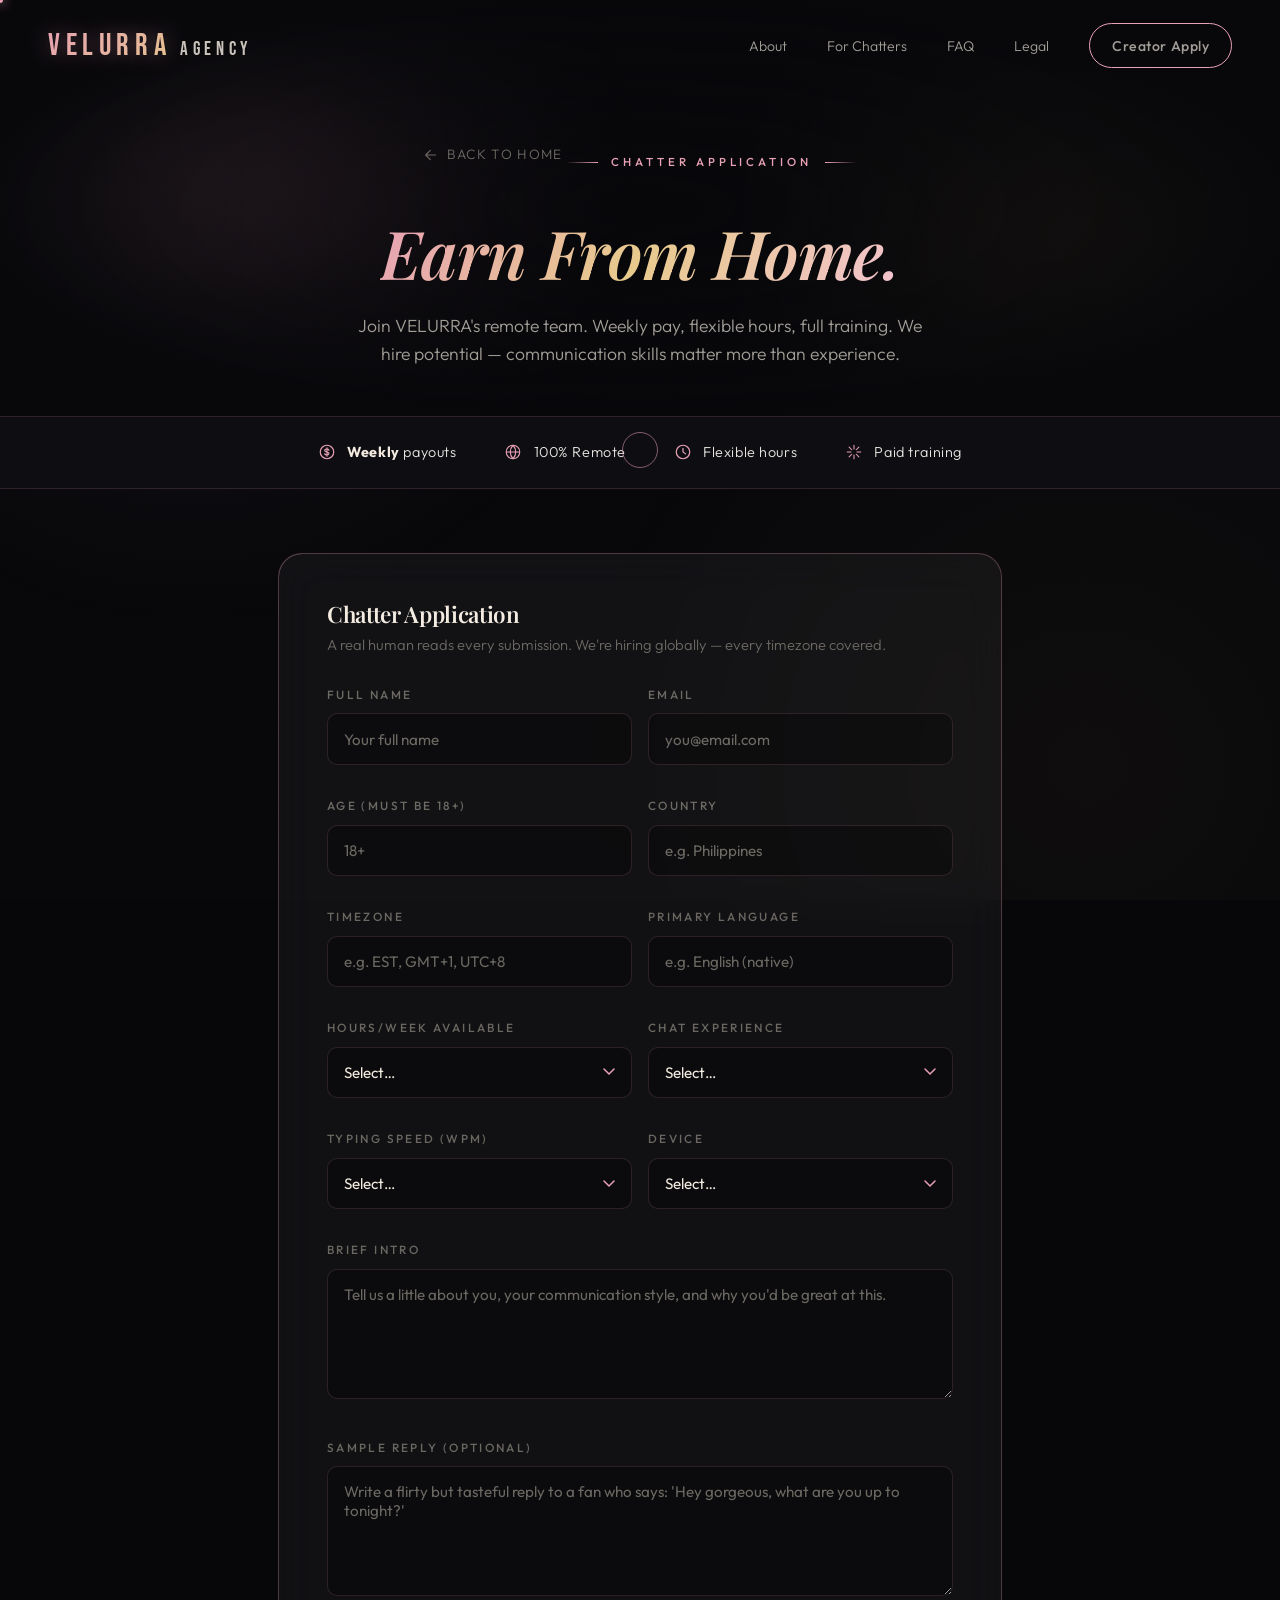
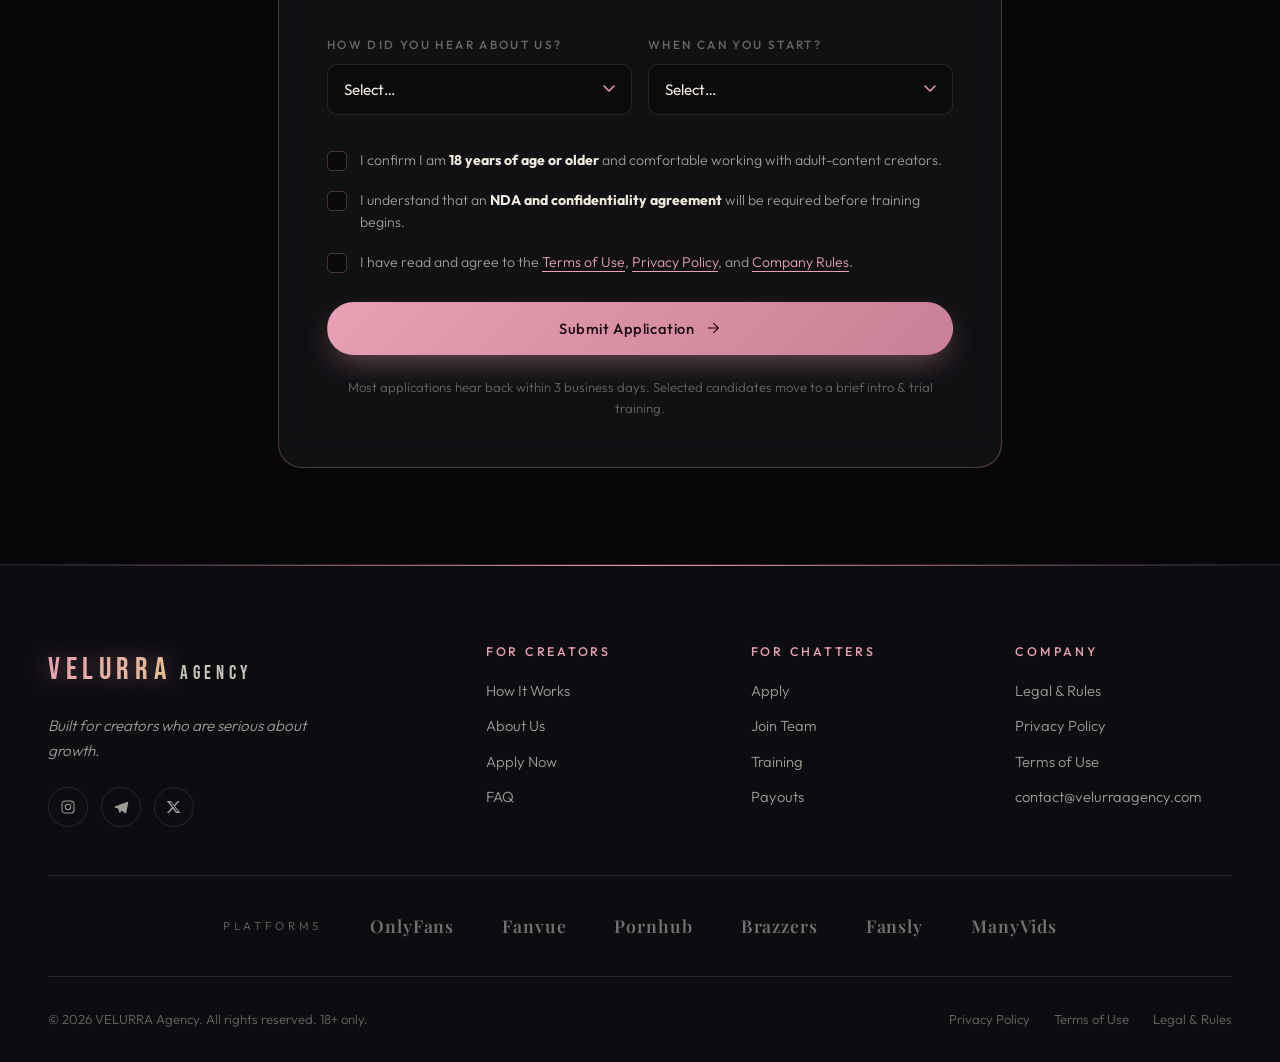
==== commit e29dfe56: "rebrand from Luxora Agency to Velurra Agency" ====
--- a/apply-chatter.html
+++ b/apply-chatter.html
@@ -3,8 +3,8 @@
 <head>
 <meta charset="UTF-8" />
 <meta name="viewport" content="width=device-width, initial-scale=1.0" />
-<meta name="description" content="Apply to join LUXORA Agency as a remote chat moderator. Weekly pay, flexible hours, full training provided." />
-<title>Apply as Chatter — LUXORA Agency</title>
+<meta name="description" content="Apply to join VELURRA Agency as a remote chat moderator. Weekly pay, flexible hours, full training provided." />
+<title>Apply as Chatter — VELURRA Agency</title>
 
 <link rel="preconnect" href="https://fonts.googleapis.com">
 <link rel="preconnect" href="https://fonts.gstatic.com" crossorigin>
@@ -35,8 +35,8 @@
 <!-- ===== NAV ===== -->
 <nav class="nav scrolled" id="nav">
   <div class="container nav-inner">
-    <a href="index.html" class="logo" aria-label="LUXORA Agency home">
-      <span class="luxora">LUXORA</span><span class="agency">AGENCY</span>
+    <a href="index.html" class="logo" aria-label="VELURRA Agency home">
+      <span class="velurra">VELURRA</span><span class="agency">AGENCY</span>
     </a>
     <ul class="nav-links" id="navLinks">
       <li><a href="index.html#about">About</a></li>
@@ -64,7 +64,7 @@
     </a>
     <span class="eyebrow center reveal">Chatter Application</span>
     <h1 class="reveal delay-1"><span class="grad">Earn From Home.</span></h1>
-    <p class="reveal delay-2">Join LUXORA's remote team. Weekly pay, flexible hours, full training. We hire potential — communication skills matter more than experience.</p>
+    <p class="reveal delay-2">Join VELURRA's remote team. Weekly pay, flexible hours, full training. We hire potential — communication skills matter more than experience.</p>
   </div>
 </header>
 
@@ -177,7 +177,7 @@
   <div class="container">
     <div class="footer-top">
       <div class="footer-brand">
-        <a href="index.html" class="logo"><span class="luxora">LUXORA</span><span class="agency">AGENCY</span></a>
+        <a href="index.html" class="logo"><span class="velurra">VELURRA</span><span class="agency">AGENCY</span></a>
         <p>Built for creators who are serious about growth.</p>
         <div class="socials">
           <a href="#" class="social" aria-label="Instagram"><svg><use href="#i-instagram"/></svg></a>
@@ -209,7 +209,7 @@
           <li><a href="legal.html">Legal &amp; Rules</a></li>
           <li><a href="legal.html#privacy">Privacy Policy</a></li>
           <li><a href="legal.html#terms">Terms of Use</a></li>
-          <li><a href="mailto:contact@luxoraagency.com">contact@luxoraagency.com</a></li>
+          <li><a href="mailto:contact@velurraagency.com">contact@velurraagency.com</a></li>
         </ul>
       </div>
     </div>
@@ -225,7 +225,7 @@
     </div>
 
     <div class="footer-bot">
-      <p>© <span id="year"></span> LUXORA Agency. All rights reserved. 18+ only.</p>
+      <p>© <span id="year"></span> VELURRA Agency. All rights reserved. 18+ only.</p>
       <div class="footer-legal">
         <a href="legal.html#privacy">Privacy Policy</a>
         <a href="legal.html#terms">Terms of Use</a>
--- a/styles.css
+++ b/styles.css
@@ -1,5 +1,5 @@
 /* ================================================================
-   LUXORA AGENCY — SHARED STYLES
+   VELURRA AGENCY — SHARED STYLES
    ================================================================ */
 
 :root {
@@ -356,7 +356,7 @@
   align-items: baseline;
   gap: 0.55rem;
 }
-.logo .luxora {
+.logo .velurra {
   color: var(--rose);
   text-shadow: 0 0 22px rgba(232,160,180,0.45);
   background: linear-gradient(135deg, var(--rose), var(--gold-soft));
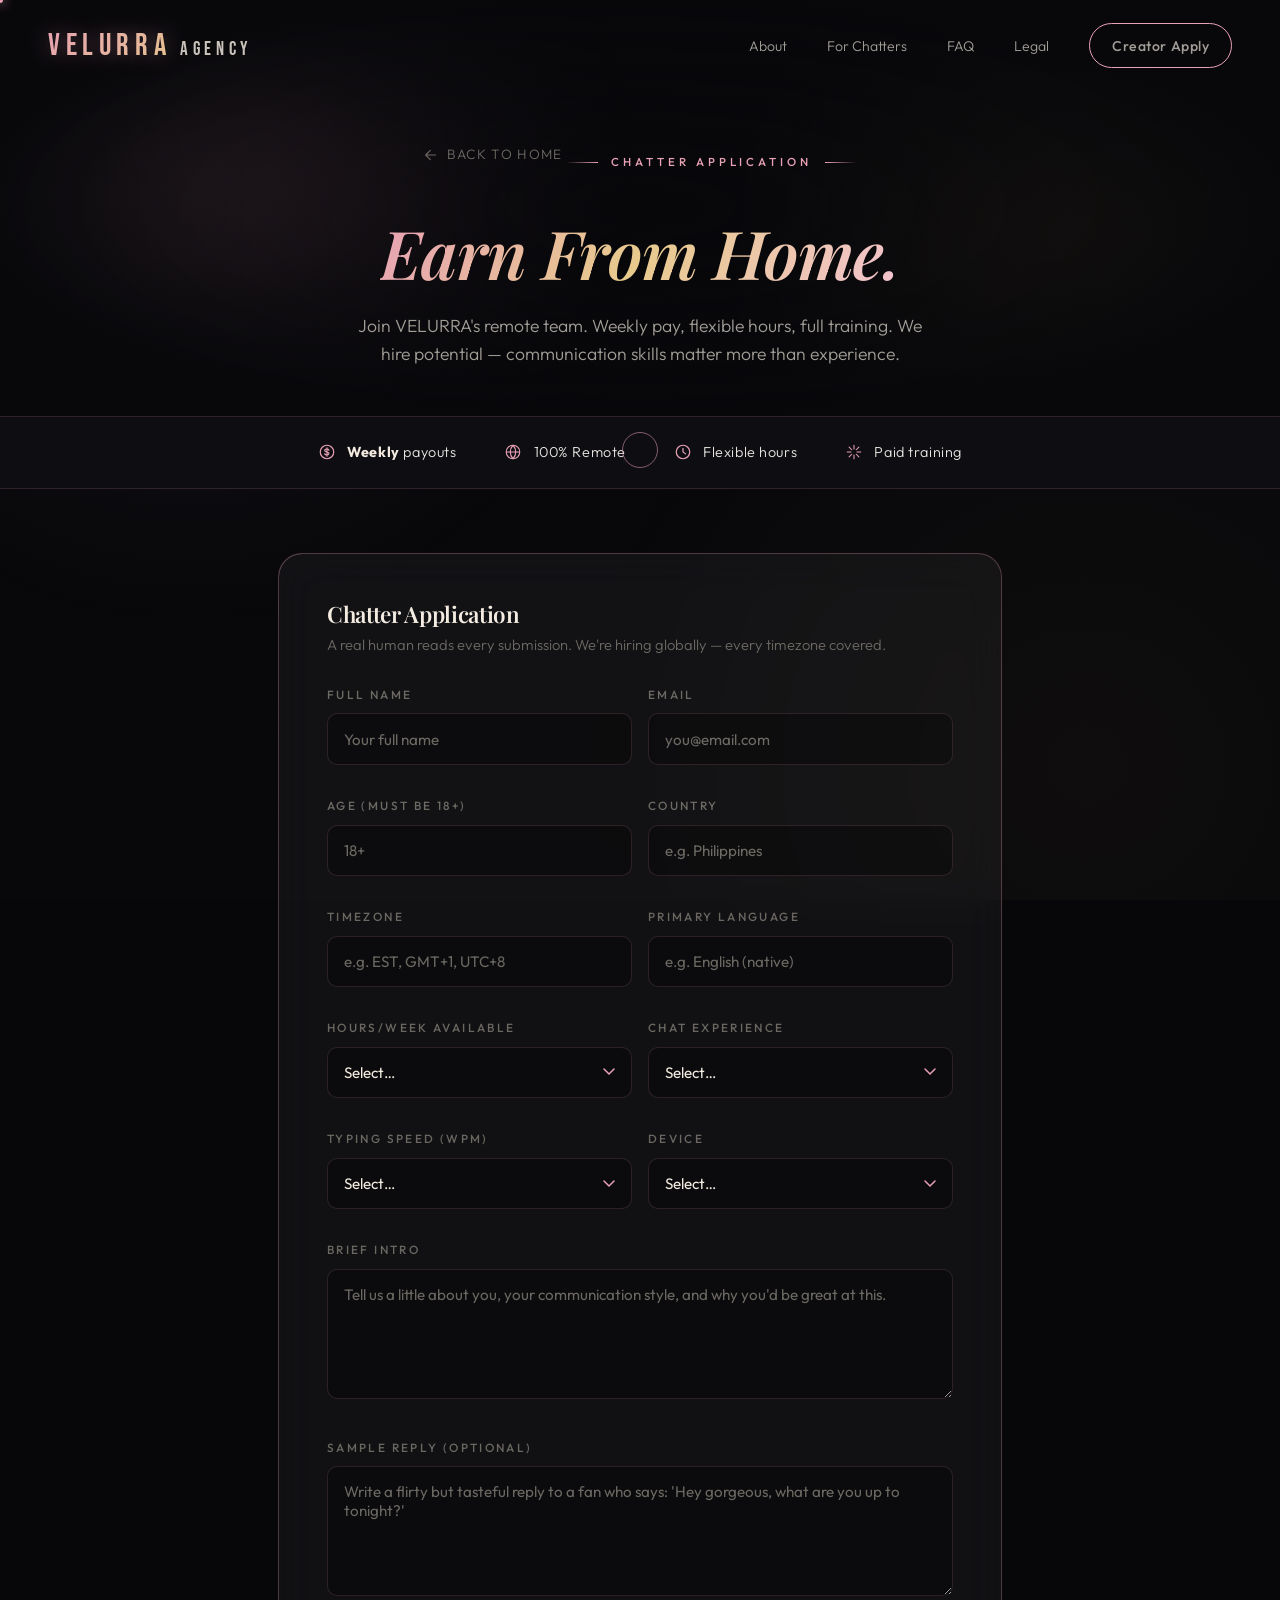
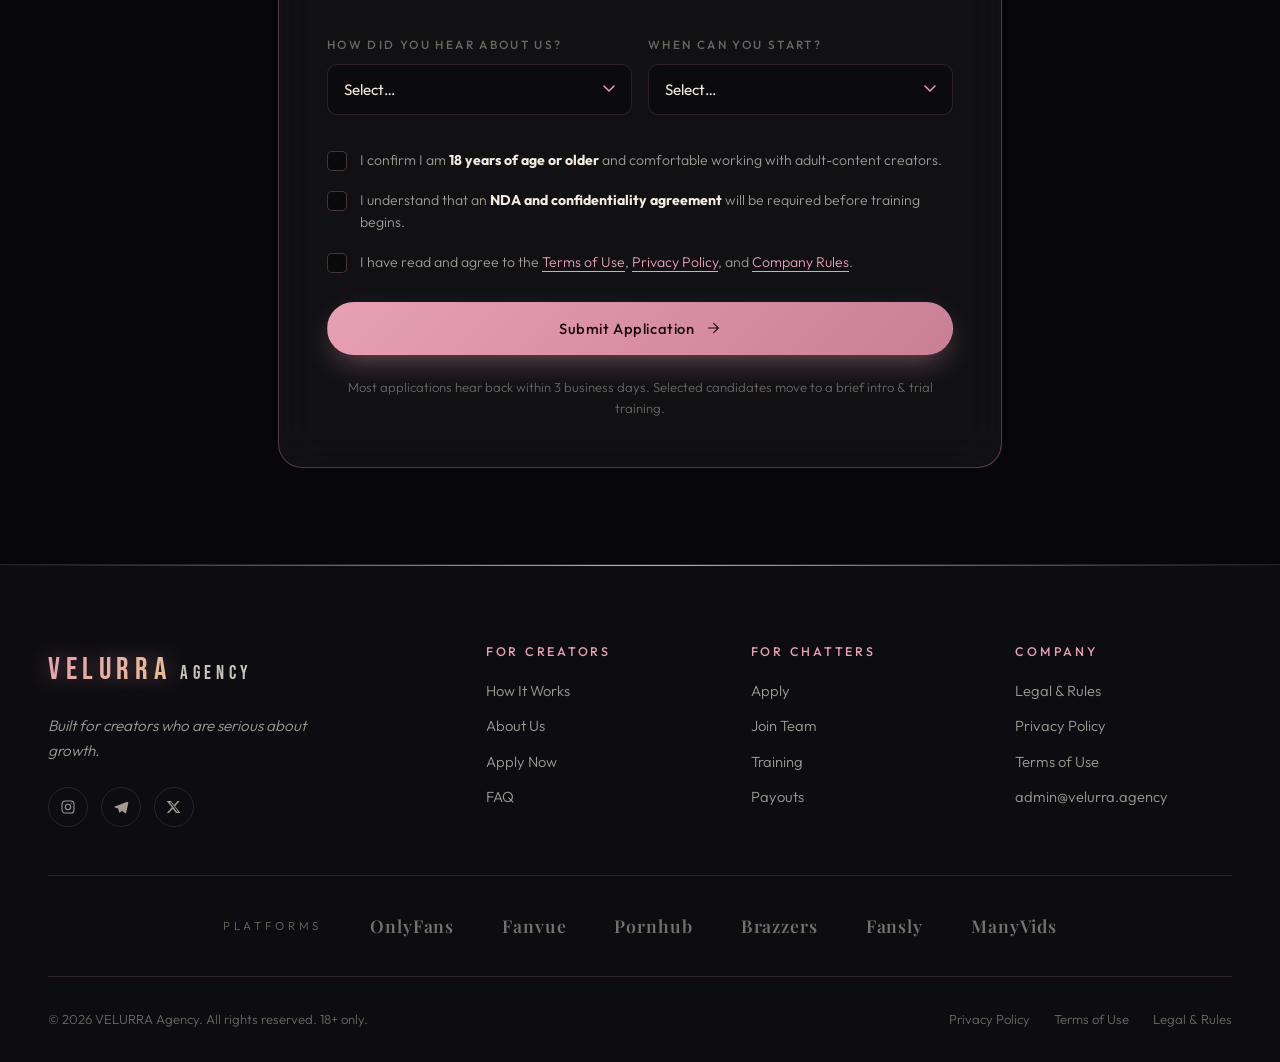
==== commit b4615311: "wire application forms to Web3Forms and consolidate contact email to admin@velurra.agency" ====
--- a/apply-chatter.html
+++ b/apply-chatter.html
@@ -83,7 +83,13 @@
 <!-- ===== FORM ===== -->
 <section class="apply-form-section">
   <div class="container">
-    <form class="form-card reveal" action="#" method="post" onsubmit="handleForm(event)">
+    <form class="form-card reveal" action="https://api.web3forms.com/submit" method="POST" onsubmit="handleForm(event)">
+      <!-- Web3Forms: replace with your access key from https://web3forms.com -->
+      <input type="hidden" name="access_key" value="fbcb8f2e-7159-4f2f-aee3-7b00a7a1ac8d">
+      <input type="hidden" name="subject" value="New Chatter Application — VELURRA Agency">
+      <input type="hidden" name="from_name" value="VELURRA Agency — Chatter Application">
+      <input type="checkbox" name="botcheck" style="display:none;" tabindex="-1" autocomplete="off">
+
       <h3>Chatter Application</h3>
       <p class="form-sub">A real human reads every submission. We're hiring globally — every timezone covered.</p>
 
@@ -209,7 +215,7 @@
           <li><a href="legal.html">Legal &amp; Rules</a></li>
           <li><a href="legal.html#privacy">Privacy Policy</a></li>
           <li><a href="legal.html#terms">Terms of Use</a></li>
-          <li><a href="mailto:contact@velurraagency.com">contact@velurraagency.com</a></li>
+          <li><a href="mailto:admin@velurra.agency">admin@velurra.agency</a></li>
         </ul>
       </div>
     </div>
